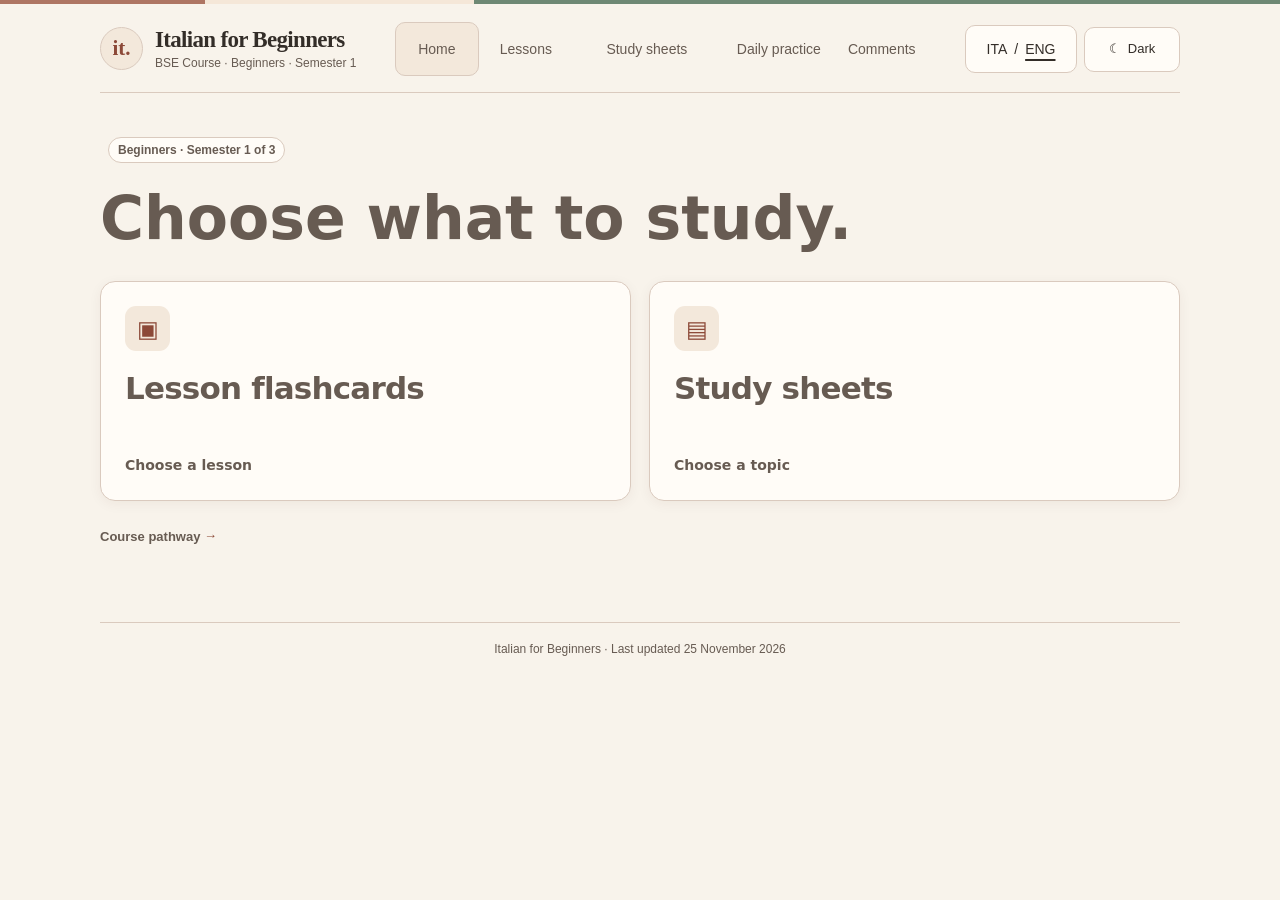
==== index.html @ d9ae386d "Fix Daily verb card contrast and practice navigation" ====
<!doctype html>
<html lang="en" class="course-data-pending">
<head>
  <meta charset="utf-8">
  <script src="learning-resume-v2.js?v=20261112flow"></script>
  <script>(function(){var h=document.documentElement;h.classList.add('course-booting');try{var t=localStorage.getItem('italianCourseThemeV1')||'light',l=localStorage.getItem('italianCourseLanguageV1')||'en';h.dataset.italianTheme=t;h.dataset.uiLanguage=l;h.style.colorScheme=t;h.style.backgroundColor=t==='dark'?'#1d1c1a':'#f8f3eb';}catch(e){h.dataset.italianTheme='light';}})();</script>
  <style>html.course-booting body>:not(#courseBoot){visibility:hidden!important}html{background:#f8f3eb}html[data-italian-theme=dark]{background:#1d1c1a}</style>

  <meta name="viewport" content="width=device-width,initial-scale=1">
  <meta name="description" content="Italian for Beginners: lesson flashcards, study sheets and daily practice. Beginners Semester 1. Updated 25 November 2026.">
  <title>Italian for Beginners - BSE Course</title>
  <link rel="stylesheet" href="styles.css?v=20261123front">
  <link rel="stylesheet" href="review-enhancements.css">
  <link rel="stylesheet" href="google-review.css">
  <link rel="stylesheet" href="audit-tools.css?v=4">
  <link rel="stylesheet" href="audit-workflow-v3.css?v=2">
  <link rel="stylesheet" href="reset-icon.css?v=1">
  <link rel="stylesheet" href="study-sheets.css?v=1">
  <link rel="stylesheet" href="course-navigation-v1.css?v=1">
  <link rel="stylesheet" href="guided-course-v1.css?v=20261104a">
  <link rel="stylesheet" href="editorial-theme-v1.css?v=20261104d">
  <link rel="stylesheet" href="course-site-header-v1.css?v=practice-routes-1">
  <link rel="stylesheet" href="learning-session-v1.css?v=20261104a">
  <link rel="stylesheet" href="guided-learning-session-v1.css?v=20261104a">
  <link rel="stylesheet" href="italian-warm-editorial-v1.css?v=20261105a">
  <link rel="stylesheet" href="lesson6/styles.css?v=20261106a">
  <link rel="stylesheet" href="lesson3-origins-v1.css?v=20261109a">
  <link rel="stylesheet" href="course-ui-language-v1.css?v=20261111a">
  <script src="course-ui-italian-v1.js?v=practice-routes-1" defer></script>
  <script src="course-ui-guidance-v1.js?v=20261111a" defer></script>
  <script src="course-ui-language-v1.js?v=practice-routes-1" defer></script>
  <link rel="stylesheet" href="course-shell-boot-v1.css?v=20261111library">
  <script src="course-shell-boot-v1.js?v=20261111library" defer></script>
  <link rel="stylesheet" href="study/library-v1.css?v=20261125sources">
  <link rel="stylesheet" href="lesson8-practice/styles.css?v=20261121">
  <link rel="stylesheet" href="lesson7/styles.css?v=20261113review">
  <link rel="stylesheet" href="learning-controls-v2.css?v=20261113answer">
  <link rel="stylesheet" href="study/daily-practice.css?v=20261125contrast">
  <link rel="stylesheet" href="study/visual-exercises.css?v=course-theme-1">
  <link rel="stylesheet" href="study/jobs-in-photos.css?v=course-theme-1">
  <link rel="stylesheet" href="study/articles-guide.css?v=articles-guide-1">
</head>
<body class="card nightMode resource-flashcards">
<div id="courseBoot" role="status" aria-live="polite"><strong>Italian for Beginners</strong><span>Loading your study space…</span><div class="boot-line"></div><div class="boot-line"></div></div>
<noscript><style>html.course-booting body>:not(#courseBoot){visibility:visible!important}#courseBoot{display:none!important}</style><p>Enable JavaScript to use the interactive exercises.</p></noscript>

  <div class="site-shell">
    <header class="site-intro">
      <div>
        <p class="eyebrow">Italian learning and review</p>
        <h1>Italian for Beginners - BSE Course</h1>
        <p>Use Learn for private practice, or Review to inspect the same resources and send corrections.</p>
        <p>The site is suitable for course members and independent beginner learners.</p>
      </div>
      <button class="general-comment" type="button" data-comment-scope="general">General comment</button>
    </header>

    <div id="reviewerIdentityMount"></div>
    <div id="courseNavigationMount"></div>

    <nav id="lessonNav" class="lesson-nav" aria-label="Flashcard lesson navigation"></nav>

    <section class="study-sheets-section" aria-labelledby="studySheetsTitle" aria-hidden="true">
      <div class="study-sheets-heading">
        <p class="eyebrow">Study resources</p>
        <h2 id="studySheetsTitle">Study sheets</h2>
        <p>Loading the organised study guides…</p>
      </div>
    </section>

    <div id="courseDataStatus" class="course-data-status">Loading all five lessons together…</div>

    <div class="lesson-toolbar" id="lessonToolbar" hidden>
      <select id="deck" aria-label="Filter by subdeck"><option value="">All subdecks</option></select>
      <input id="search" type="search" placeholder="Search this lesson" aria-label="Search this lesson">
      <span id="count" aria-live="polite"></span>
      <button id="expandAll" type="button">Open all subdecks</button>
    </div>

    <main id="app"><div class="loading">Loading course flashcards…</div></main>

    <footer class="site-footer">Italian for Beginners - BSE Course · <time datetime="2026-11-25">Last updated 25 November 2026</time></footer>
  </div>

  <iframe id="googleReviewSink" name="googleReviewSink" title="Comment submission target" aria-hidden="true"></iframe>

  <div class="review-modal" id="reviewModal" hidden>
    <div class="review-backdrop" data-close-modal></div>
    <section class="review-dialog" role="dialog" aria-modal="true" aria-labelledby="reviewTitle">
      <span class="scope-badge" id="scopeBadge">Card comment</span>
      <h2 id="reviewTitle">Leave a comment</h2>
      <p class="review-context" id="reviewContext"></p>
      <form class="review-form" id="reviewForm" method="POST" action="https://script.google.com/macros/s/AKfycbyBZwlHEKrcPVnLRGKVgorqGf-3K9yU9GWcuoRSqAt1UwTdVauUW_ZmYWle7Z050uZbww/exec" target="googleReviewSink">
        <p class="hidden-field" aria-hidden="true"><label>Do not fill this in: <input name="bot-field" tabindex="-1" autocomplete="off"></label></p>
        <input type="hidden" name="scope" id="formScope"><input type="hidden" name="item_id" id="formItemId"><input type="hidden" name="lesson" id="formLesson"><input type="hidden" name="deck" id="formDeck"><input type="hidden" name="card_key" id="formCardKey"><input type="hidden" name="card_summary" id="formCardSummary"><input type="hidden" name="site_version" value="2026-11-01-course-shell-v1">
        <label for="reviewer">Name or initials</label><input id="reviewer" name="reviewer" maxlength="80" autocomplete="name" required>
        <label for="comment">Comment</label><textarea id="comment" name="comment" maxlength="4000" required placeholder="What should be checked or changed?"></textarea>
        <div class="modal-buttons"><button class="modal-close" type="button" data-close-modal>Cancel</button><button class="modal-submit" type="submit">Send comment</button></div>
        <div class="form-status" id="formStatus" aria-live="polite"></div>
      </form>
    </section>
  </div>

  <script src="google-review.js?v=6.0.2" defer></script>
  <script src="early-card-tasks.js?v=20261123" defer></script>
  <script src="lesson8-practice/card-tasks.js?v=20261123" defer></script>
  <script src="course-card-front-v1.js?v=20261123" defer></script>
  <script src="app.js?v=20261123front" defer></script>
  <script src="lesson6/content.js?v=20261109numbers" defer></script>
  <script src="lesson7/content.js?v=20261116infinitive" defer></script>
  <script src="lesson8-practice/content.js?v=20261121" defer></script>
  <script src="daily-verb-cards/content.js?v=20261125release1" defer></script>
  <script src="course-data-loader-v1.js?v=20261125verbs" defer></script>
  <script src="v60-bootstrap.js?v=1" defer></script>
  <script src="lesson3-revisions.js?v=1" defer></script>
  <script src="pronunciation-v62.js?v=2" defer></script>
  <script src="article-progression-v62.js?v=1" defer></script>
  <script src="compact-pronunciation-finalizer-v622.js?v=1" defer></script>
  <script src="semantic-highlights-v623.js?v=2" defer></script>
  <script src="mode-toggle.js?v=2" defer></script>
  <script src="audit-tools.js?v=4" defer></script>
  <script src="audit-overview.js?v=4" defer></script>
  <script src="card-flip-experience-v624.js?v=1" defer></script>
  <script src="final-content-integrity-v627.js?v=2" defer></script>
  <script src="pronunciation-decisions-v628.js?v=1" defer></script>
  <script src="lesson3-origins-v1.js?v=20261109a" defer></script>
  <script src="course-navigation-v1.js?v=20261109l3" defer></script>
  <script src="course-practice-routes-v1.js?v=20261125verbs" defer></script>
  <script src="course-site-header-v1.js?v=20261125practice" defer></script>
  <script src="learning-session-v1.js?v=20261112flow" defer></script>
  <script src="study/library-map-v1.js?v=20261111library" defer></script>
  <script src="study/homework-evidence.js?v=20261125sources" defer></script>
  <script src="lesson7/integration.js?v=20261113review" defer></script>
  <script src="lesson8-practice/catalogue.js?v=20261121" defer></script>
  <script src="course-study-links-v1.js?v=20261125verbs" defer></script>
  <script src="guided-course-v2.js?v=20261125contrast" defer></script>
<script src="learning-controls-v2.js?v=20261113answer" defer></script>
</body>
</html>
---- styles.css ----
:root {
  color-scheme: dark;
}

* {
  box-sizing: border-box;
}

html {
  scroll-behavior: smooth;
}

body.card {
  --bg: #2f3030;
  --paper: #334b4b;
  --paper2: #283c3c;
  --ink: #f5f7f6;
  --muted: #c3cfcc;
  --line: #54716d;
  --accent: #efa1c1;
  --soft: #4a3942;
  --green: #a9dfcf;
  --primary: #9ed8c8;
  --primary-ink: #183a35;
  --recall: #3a5353;
  --answer: #253b3a;
  min-height: 100vh;
  margin: 0;
  padding: 24px 18px;
  background: var(--bg);
  color: var(--ink);
  font-family: -apple-system, BlinkMacSystemFont, "Segoe UI", Arial, sans-serif;
  font-size: 19px;
  line-height: 1.5;
  text-align: center;
  -webkit-font-smoothing: antialiased;
}

body.card:not(.nightMode):not(.night_mode) {
  --bg: #eef4f2;
  --paper: #ffffff;
  --paper2: #f7faf9;
  --ink: #233535;
  --muted: #637672;
  --line: #d8e5e1;
  --accent: #b64776;
  --soft: #fbf0f5;
  --green: #17675a;
  --primary: #17675a;
  --primary-ink: #ffffff;
  --recall: #ffffff;
  --answer: #f2f8f6;
}

button,
input,
select,
textarea {
  font: inherit;
}

button {
  cursor: pointer;
}

p {
  margin: 8px 0;
}

a {
  color: var(--green);
}

[hidden] {
  display: none !important;
}

.site-shell {
  max-width: 1180px;
  margin: 0 auto;
}

.eyebrow {
  margin: 0 0 6px;
  color: var(--accent);
  font-size: 12px;
  font-weight: 850;
  letter-spacing: .1em;
  text-transform: uppercase;
}

.site-intro {
  display: flex;
  align-items: center;
  justify-content: space-between;
  gap: 28px;
  max-width: 1040px;
  margin: 12px auto 18px;
  padding: 28px 30px;
  background: var(--paper);
  border: 1px solid var(--line);
  border-radius: 22px;
  text-align: left;
  box-shadow: 0 12px 34px rgba(0, 0, 0, .14);
}

.site-intro h1 {
  margin: 0 0 10px;
  font-size: 36px;
  line-height: 1.15;
}

.site-intro p:not(.eyebrow) {
  max-width: 790px;
  margin: 6px 0;
  color: var(--muted);
  font-size: 17px;
}

.lesson-nav {
  position: sticky;
  top: 0;
  z-index: 20;
  display: flex;
  justify-content: center;
  flex-wrap: wrap;
  gap: 9px;
  max-width: 1040px;
  margin: 0 auto 14px;
  padding: 12px;
  background: color-mix(in srgb, var(--bg) 92%, transparent);
  border: 1px solid var(--line);
  border-radius: 15px;
  backdrop-filter: blur(10px);
}

.lesson-nav-button,
.back-to-lessons,
#expandAll {
  padding: 9px 14px;
  border: 1px solid var(--line);
  border-radius: 10px;
  background: var(--paper);
  color: var(--muted);
  font-weight: 750;
}

.lesson-nav-button:hover,
.back-to-lessons:hover,
#expandAll:hover {
  color: var(--ink);
  border-color: var(--accent);
}

.lesson-nav-button.active {
  background: var(--primary);
  border-color: var(--primary);
  color: var(--primary-ink);
}

.lesson-toolbar {
  display: flex;
  align-items: center;
  justify-content: center;
  flex-wrap: wrap;
  gap: 10px;
  max-width: 1040px;
  margin: 0 auto 22px;
  padding: 12px;
  background: var(--paper);
  border: 1px solid var(--line);
  border-radius: 15px;
}

.lesson-toolbar input,
.lesson-toolbar select {
  min-width: 210px;
  padding: 10px 12px;
  background: var(--paper2);
  color: var(--ink);
  border: 1px solid var(--line);
  border-radius: 9px;
}

#count {
  min-width: 145px;
  color: var(--muted);
  font-size: 14px;
}

.review-guide,
.lesson-header,
.lesson-review-help,
.empty-state {
  max-width: 1040px;
  margin: 24px auto;
  padding: 26px 28px;
  background: var(--paper);
  border: 1px solid var(--line);
  border-radius: 20px;
  text-align: left;
}

.review-guide h2,
.lesson-header h2 {
  margin: 0 0 10px;
  font-size: 32px;
  line-height: 1.18;
}

.review-guide p:not(.eyebrow),
.lesson-header p:not(.eyebrow) {
  color: var(--muted);
}

.review-stats {
  display: flex;
  flex-wrap: wrap;
  gap: 9px;
  margin-top: 18px;
}

.review-stats span,
.lesson-count {
  display: inline-block;
  padding: 5px 9px;
  background: var(--paper2);
  border: 1px solid var(--line);
  border-radius: 999px;
  color: var(--muted);
  font-size: 13px;
}

.lesson-grid {
  display: grid;
  grid-template-columns: repeat(auto-fit, minmax(290px, 1fr));
  gap: 18px;
  max-width: 1040px;
  margin: 20px auto 44px;
}

.lesson-tile {
  display: grid;
  grid-template-columns: 72px 1fr;
  gap: 18px;
  padding: 24px;
  background: var(--paper);
  border: 1px solid var(--line);
  border-radius: 20px;
  text-align: left;
  box-shadow: 0 10px 26px rgba(0, 0, 0, .12);
}

.lesson-tile h2 {
  margin: 0 0 8px;
  font-size: 25px;
  line-height: 1.2;
}

.lesson-tile p:not(.eyebrow):not(.lesson-count) {
  color: var(--muted);
  font-size: 15px;
}

.lesson-number {
  display: flex;
  align-items: center;
  justify-content: center;
  width: 64px;
  height: 64px;
  border: 3px solid var(--accent);
  border-radius: 50%;
  color: var(--accent);
  font-size: 27px;
  font-weight: 850;
}

.open-lesson-button,
.reveal-button {
  padding: 11px 17px;
  background: var(--primary);
  color: var(--primary-ink);
  border: 2px solid var(--primary);
  border-radius: 11px;
  font-weight: 850;
}

.open-lesson-button {
  margin-top: 15px;
}

.open-lesson-button:hover,
.reveal-button:hover {
  filter: brightness(1.06);
}

.lesson-header {
  display: flex;
  align-items: center;
  justify-content: space-between;
  gap: 24px;
}

.back-to-lessons {
  margin-bottom: 20px;
}

.lesson-comment-button,
.subdeck-comment-button,
.card-comment-button,
.general-comment,
.modal-submit,
.modal-close {
  padding: 10px 15px;
  background: transparent;
  color: var(--accent);
  border: 2px solid var(--accent);
  border-radius: 11px;
  font-weight: 850;
}

.lesson-comment-button:hover,
.subdeck-comment-button:hover,
.card-comment-button:hover,
.general-comment:hover,
.modal-submit:hover,
.modal-close:hover {
  background: var(--soft);
}

.lesson-review-help {
  display: grid;
  grid-template-columns: repeat(3, 1fr);
  gap: 14px;
  padding: 18px;
}

.lesson-review-help div {
  padding: 15px;
  background: var(--paper2);
  border-radius: 12px;
}

.lesson-review-help strong,
.lesson-review-help span {
  display: block;
}

.lesson-review-help strong {
  margin-bottom: 4px;
}

.lesson-review-help span {
  color: var(--muted);
  font-size: 14px;
}

.subdeck-section {
  max-width: 1040px;
  margin: 26px auto 44px;
  background: var(--paper);
  border: 1px solid var(--line);
  border-radius: 21px;
  overflow: hidden;
}

.subdeck-heading {
  display: flex;
  align-items: center;
  justify-content: space-between;
  gap: 20px;
  padding: 22px 24px;
  background: var(--paper2);
  text-align: left;
  border-bottom: 1px solid var(--line);
}

.subdeck-heading h3 {
  margin: 0;
  font-size: 24px;
}

.subdeck-heading p:not(.eyebrow) {
  color: var(--muted);
  font-size: 14px;
}

.subdeck-details > summary {
  padding: 15px 24px;
  color: var(--green);
  font-weight: 800;
  text-align: left;
  cursor: pointer;
  border-bottom: 1px solid transparent;
}

.subdeck-details[open] > summary {
  border-bottom-color: var(--line);
}

.card-list {
  padding: 24px;
}

.review-card {
  max-width: 900px;
  margin: 0 auto 38px;
  padding: 18px;
  background: color-mix(in srgb, var(--paper2) 72%, var(--bg));
  border: 2px solid var(--line);
  border-radius: 25px;
  box-shadow: 0 12px 34px rgba(0, 0, 0, .16);
  scroll-margin-top: 100px;
}

.review-card:last-child {
  margin-bottom: 0;
}

.card-position {
  margin: 0 4px 10px;
  color: var(--muted);
  font-size: 12px;
  text-align: right;
}

.card-side {
  position: relative;
  padding: 22px 18px 24px;
  border-radius: 19px;
}

.recall-side {
  background: var(--recall);
  border: 1px solid var(--line);
}

.answer-side {
  display: none;
  margin-top: 18px;
  background: var(--answer);
  border: 2px solid var(--primary);
}

.review-card.show-answer .answer-side {
  display: block;
}

.side-label {
  display: inline-block;
  margin: 0 auto 18px;
  padding: 5px 11px;
  border-radius: 999px;
  font-size: 12px;
  font-weight: 900;
  letter-spacing: .08em;
  text-transform: uppercase;
}

.recall-label {
  background: var(--soft);
  color: var(--accent);
}

.answer-label-main {
  background: var(--primary);
  color: var(--primary-ink);
}

.card-actions {
  display: flex;
  justify-content: center;
  flex-wrap: wrap;
  gap: 12px;
  margin: 16px auto 0;
}

.deck-label {
  margin: 0 5px 24px;
  color: var(--muted);
  font-size: 14px;
  letter-spacing: .03em;
  text-align: left;
}

.topic-panel {
  max-width: 760px;
  margin: 0 auto 34px;
  padding: 32px 38px;
  background: var(--paper);
  border: 2px solid var(--line);
  border-radius: 28px;
  text-align: left;
}

.panel-head {
  display: flex;
  align-items: center;
  gap: 24px;
}

.panel-badge {
  display: flex;
  flex: 0 0 86px;
  align-items: center;
  justify-content: center;
  width: 86px;
  height: 86px;
  padding: 8px;
  border: 3px solid var(--accent);
  border-radius: 50%;
  color: var(--accent);
  font-size: 22px;
  font-weight: 800;
  line-height: 1.05;
  text-align: center;
}

.panel-copy {
  min-width: 0;
}

.panel-title {
  font-size: 34px;
  font-weight: 800;
  line-height: 1.12;
}

.panel-subtitle {
  margin-top: 9px;
  color: var(--muted);
  font-size: 19px;
  line-height: 1.35;
}

.choice-row {
  display: flex;
  align-items: center;
  justify-content: center;
  flex-wrap: wrap;
  gap: 18px;
  width: 100%;
  margin: 30px auto 0;
}

.choice-chip {
  display: flex;
  align-items: center;
  justify-content: center;
  min-width: 125px;
  min-height: 62px;
  padding: 13px 22px;
  background: transparent;
  border: 3px solid var(--accent);
  border-radius: 16px;
  color: var(--accent);
  font-size: 21px;
  font-weight: 800;
  line-height: 1.2;
  text-align: center;
}

.front-body {
  max-width: 820px;
  margin: 0 auto 24px;
}

.instruction {
  margin: 0 0 18px;
  font-size: 25px;
  font-weight: 700;
  line-height: 1.35;
}

.focus {
  margin: 0;
  font-size: 44px;
  font-weight: 800;
  line-height: 1.22;
  overflow-wrap: anywhere;
}

.front-body .recall-exercise {
  max-width: 40rem;
  margin: 0 auto;
  text-align: start;
}
.front-body .recall-exercise .instruction {
  font-size: clamp(1.05rem, 2.2vw, 1.35rem);
  line-height: 1.45;
  margin: 0;
}
.recall-cues {
  margin-top: .85rem;
  border-inline-start: 2px solid var(--line);
  padding-inline-start: .9rem;
}
.recall-cue { overflow-wrap: anywhere; line-height: 1.5; }
.recall-cue + .recall-cue { margin-top: .55rem; }
.recall-cue-label { display: block; font-size: .9rem; color: var(--muted); }
.recall-cue > [lang="it"] { font-size: 1.18em; font-weight: 600; }

.clue {
  margin: 22px 0 0;
  color: var(--muted);
  font-size: 18px;
}

.blank {
  display: inline-block;
  min-width: 74px;
  color: transparent;
  border-bottom: 5px solid var(--accent);
  line-height: .85;
}

.review-instruction {
  margin-top: 32px;
  padding: 22px 10px 0;
  color: var(--muted);
  border-top: 1px solid var(--line);
  font-size: 14px;
}

.answer-body {
  max-width: 760px;
  margin: auto;
  padding: 30px;
  background: var(--paper);
  border: 1px solid var(--line);
  border-radius: 24px;
  text-align: left;
}

.answer-label,
.label {
  margin: 0 0 8px;
  color: var(--muted);
  font-size: 12px;
  font-weight: 850;
  letter-spacing: .08em;
  text-transform: uppercase;
}

.italian {
  margin: 0 0 10px;
  font-size: 42px;
  font-weight: 850;
  line-height: 1.22;
  overflow-wrap: anywhere;
}

.phon {
  margin: 0 0 5px;
  color: var(--green);
  font-size: 23px;
}

.pronhelp {
  margin-bottom: 23px;
  color: var(--muted);
  font-size: 12px;
}

.section {
  margin-top: 20px;
  padding-top: 18px;
  border-top: 1px solid var(--line);
}

.natural {
  font-size: 22px;
}

.literal,
.usage,
.pattern {
  font-size: 17px;
}

.forms-section {
  margin-top: 22px;
}

.forms-section h3 {
  margin: 0 0 8px;
  font-size: 24px;
}

.forms-table {
  width: 100%;
  margin: 14px 0;
  border-collapse: collapse;
  table-layout: fixed;
  font-size: 16px;
}

.forms-table th {
  padding: 10px;
  background: var(--paper2);
  color: var(--muted);
  font-size: 12px;
  text-align: left;
}

.forms-table td {
  padding: 12px 10px;
  border-bottom: 1px solid var(--line);
  vertical-align: top;
  overflow-wrap: anywhere;
}

.forms-table td:first-child {
  width: 55%;
}

.mini-phon {
  display: block;
  margin-top: 3px;
  color: var(--green);
  font-size: 13px;
  font-weight: 400;
}

.reference-note,
.key-rule {
  padding: 12px 14px;
  background: var(--paper2);
  border-left: 4px solid var(--accent);
  border-radius: 6px;
  font-size: 15px;
}

.source-pill {
  display: inline-block;
  margin-right: 7px;
  padding: 4px 7px;
  border-radius: 999px;
  font-size: 10px;
  font-weight: 850;
  letter-spacing: .08em;
  vertical-align: 1px;
}

.source-pill.course {
  background: #dcefe8;
  color: #155c4f;
}

.source-pill.added {
  background: #f7e4ed;
  color: #8d2854;
}

.source-pill.later {
  background: #eee7fb;
  color: #5c3a91;
}

.extra {
  margin-top: 20px;
  padding-top: 12px;
  border-top: 1px solid var(--line);
}

.extra summary {
  color: var(--green);
  font-size: 15px;
  cursor: pointer;
}

.inside {
  padding-top: 12px;
  font-size: 14px;
  line-height: 1.65;
}

.word-roles {
  display: grid;
  gap: 8px;
}

.word-role {
  padding: 9px 12px;
  background: var(--paper2);
  border-radius: 8px;
}

.tiles {
  display: flex;
  flex-wrap: wrap;
  gap: 9px;
  margin: 10px 0;
}

.word-tile {
  flex: 0 1 auto;
  max-width: 100%;
  padding: 9px 12px;
  background: var(--paper2);
  border: 1px solid var(--line);
  border-radius: 8px;
}

.word-tile span {
  display: block;
  font-size: 18px;
  font-weight: 750;
}

.word-tile small {
  display: block;
  margin-top: 2px;
  color: var(--muted);
  font-size: 13px;
}

.tiny {
  color: var(--muted);
  font-size: 13px;
}

.review-modal {
  position: fixed;
  inset: 0;
  z-index: 1000;
  display: flex;
  align-items: center;
  justify-content: center;
  padding: 18px;
}

.review-backdrop {
  position: absolute;
  inset: 0;
  background: rgba(0, 0, 0, .72);
}

.review-dialog {
  position: relative;
  z-index: 1;
  width: min(560px, 100%);
  max-height: 90vh;
  overflow: auto;
  padding: 25px;
  background: var(--paper);
  border: 2px solid var(--line);
  border-radius: 22px;
  box-shadow: 0 24px 70px rgba(0, 0, 0, .45);
  text-align: left;
}

.review-dialog h2 {
  margin: 0 0 4px;
  font-size: 28px;
}

.review-context {
  margin: 0 0 20px;
  color: var(--muted);
  font-size: 14px;
  overflow-wrap: anywhere;
}

.review-form label {
  display: block;
  margin: 14px 0 6px;
  font-weight: 750;
}

.review-form input,
.review-form textarea {
  width: 100%;
  padding: 11px;
  background: var(--paper2);
  color: var(--ink);
  border: 1px solid var(--line);
  border-radius: 10px;
}

.review-form textarea {
  min-height: 150px;
  resize: vertical;
}

.modal-buttons {
  display: flex;
  justify-content: flex-end;
  gap: 10px;
  margin-top: 18px;
}

.form-status {
  min-height: 24px;
  margin-top: 12px;
  color: var(--green);
  font-weight: 700;
}

.form-status.error {
  color: var(--accent);
}

.scope-badge {
  display: inline-block;
  margin-bottom: 8px;
  padding: 3px 8px;
  color: var(--muted);
  border: 1px solid var(--line);
  border-radius: 999px;
  font-size: 11px;
}

.loading {
  max-width: 980px;
  margin: 40px auto;
  padding: 30px;
  color: var(--muted);
  text-align: center;
}

.site-footer {
  max-width: 1040px;
  margin: 20px auto 50px;
  padding: 20px;
  color: var(--muted);
  border-top: 1px solid var(--line);
  font-size: 13px;
}

@media (max-width: 760px) {
  body.card {
    padding: 14px 10px;
    font-size: 17px;
  }

  .site-intro,
  .lesson-header,
  .subdeck-heading {
    align-items: stretch;
    flex-direction: column;
  }

  .site-intro {
    padding: 21px 18px;
  }

  .site-intro h1 {
    font-size: 28px;
  }

  .lesson-nav {
    position: static;
  }

  .lesson-toolbar input,
  .lesson-toolbar select,
  .lesson-toolbar button {
    width: 100%;
    min-width: 0;
  }

  .lesson-review-help {
    grid-template-columns: 1fr;
  }

  .lesson-tile {
    grid-template-columns: 58px 1fr;
  }

  .lesson-number {
    width: 52px;
    height: 52px;
    font-size: 22px;
  }

  .card-list,
  .review-card {
    padding: 12px;
  }

  .topic-panel {
    margin-bottom: 25px;
    padding: 20px 18px;
    border-radius: 21px;
  }

  .panel-head {
    gap: 14px;
  }

  .panel-badge {
    flex-basis: 58px;
    width: 58px;
    height: 58px;
    border-width: 2px;
    font-size: 15px;
  }

  .panel-title {
    font-size: 25px;
  }

  .panel-subtitle {
    font-size: 15px;
  }

  .choice-row {
    gap: 9px;
    margin-top: 20px;
  }

  .choice-chip {
    min-width: 82px;
    min-height: 49px;
    padding: 10px 12px;
    border-width: 2px;
    font-size: 17px;
  }

  .instruction {
    font-size: 20px;
  }

  .focus {
    font-size: 31px;
  }

  .clue {
    margin-top: 16px;
    font-size: 15px;
  }

  .answer-body {
    padding: 21px 17px;
    border-radius: 18px;
  }

  .italian {
    font-size: 32px;
  }

  .phon {
    font-size: 20px;
  }

  .natural {
    font-size: 19px;
  }

  .forms-table {
    font-size: 14px;
  }

  .forms-table td {
    padding: 9px 5px;
  }

  .mini-phon {
    font-size: 12px;
  }

  .card-actions,
  .modal-buttons {
    align-items: stretch;
    flex-direction: column;
  }

  .card-actions button,
  .lesson-comment-button,
  .subdeck-comment-button {
    width: 100%;
  }

  .review-dialog {
    padding: 20px 16px;
  }
}
---- review-enhancements.css ----
/* Review-site refinements layered over the shared Anki card styling. */

body.card.nightMode,
body.card.night_mode {
  --bg: #17191d;
  --paper: #252a30;
  --paper2: #30363d;
  --ink: #f4f6f7;
  --muted: #c5cdd2;
  --line: #48525c;
  --soft: #4a3440;
  background:
    radial-gradient(circle at top, rgba(112, 142, 137, .07), transparent 34rem),
    var(--bg);
}

body.card:not(.nightMode):not(.night_mode) {
  --bg: #eef1f3;
  --paper: #ffffff;
  --paper2: #f2f5f6;
  --ink: #263137;
  --muted: #657079;
  --line: #d3dbe0;
}

.site-intro,
.lesson-toolbar,
.review-guide,
.lesson-header,
.lesson-review-help,
.lesson-tile,
.subdeck-section,
.empty-state {
  background: var(--paper);
  border-color: var(--line);
}

.lesson-nav {
  background: color-mix(in srgb, var(--bg) 94%, transparent);
  border-color: var(--line);
}

.subdeck-section {
  box-shadow: 0 16px 42px rgba(0, 0, 0, .18);
}

.subdeck-heading {
  background: var(--paper2);
  border-bottom-color: var(--line);
}

.card-list {
  padding: 24px;
  background: color-mix(in srgb, var(--bg) 92%, #000 8%);
}

.review-card {
  --paper: #334b4b;
  --paper2: #283c3c;
  --line: #607b77;
  --muted: #d0dad7;
  --green: #b6e5d8;
  --recall: #3a5353;
  --answer: #273e3c;
  max-width: 900px;
  background: #20262b;
  border-color: #56616a;
  box-shadow: 0 18px 52px rgba(0, 0, 0, .28);
  scroll-margin-top: 96px;
}

.review-card .topic-panel,
.review-card .answer-body {
  background: var(--paper);
}

.review-card .card-position {
  color: #aeb8bd;
}

/* Sticky card controls remain available while a long answer is being reviewed. */
.card-sticky-tools {
  position: sticky;
  top: 82px;
  z-index: 12;
  display: flex;
  align-items: center;
  justify-content: space-between;
  gap: 18px;
  margin: -2px 0 14px;
  padding: 10px 12px;
  background: rgba(30, 36, 41, .95);
  border: 1px solid #56616a;
  border-radius: 14px;
  box-shadow: 0 8px 22px rgba(0, 0, 0, .28);
  backdrop-filter: blur(12px);
  text-align: left;
}

.sticky-card-copy {
  min-width: 0;
  display: grid;
  grid-template-columns: auto minmax(0, 1fr) auto;
  align-items: center;
  gap: 10px;
}

.sticky-card-copy strong {
  min-width: 0;
  overflow: hidden;
  color: #f4f6f7;
  font-size: 15px;
  text-overflow: ellipsis;
  white-space: nowrap;
}

.sticky-card-index,
.sticky-side-state {
  color: #c5cdd2;
  font-size: 11px;
  letter-spacing: .04em;
  text-transform: uppercase;
}

.sticky-side-state {
  padding: 3px 7px;
  border: 1px solid #607b77;
  border-radius: 999px;
}

.sticky-card-actions {
  display: flex;
  flex: 0 0 auto;
  gap: 8px;
}

.sticky-card-actions button {
  padding: 7px 10px;
  border-radius: 9px;
  font-size: 13px;
}

/* Smooth accordion for lesson subdecks. */
.subdeck-accordion {
  background: color-mix(in srgb, var(--paper) 92%, var(--bg) 8%);
}

.subdeck-toggle {
  display: flex;
  width: 100%;
  align-items: center;
  justify-content: space-between;
  gap: 14px;
  padding: 16px 24px;
  background: transparent;
  color: var(--green);
  border: 0;
  border-bottom: 1px solid transparent;
  font-weight: 800;
  text-align: left;
  transition:
    color .22s ease,
    background .22s ease,
    border-color .22s ease;
}

.subdeck-toggle:hover {
  background: color-mix(in srgb, var(--paper2) 72%, transparent);
  color: var(--ink);
}

.subdeck-accordion.is-open .subdeck-toggle {
  border-bottom-color: var(--line);
}

.subdeck-chevron {
  display: inline-block;
  font-size: 22px;
  line-height: 1;
  transform: rotate(-90deg);
  transition: transform .38s cubic-bezier(.22, .8, .24, 1);
}

.subdeck-accordion.is-open .subdeck-chevron {
  transform: rotate(0deg);
}

.subdeck-collapse {
  display: grid;
  grid-template-rows: 0fr;
  opacity: 0;
  transition:
    grid-template-rows .46s cubic-bezier(.22, .8, .24, 1),
    opacity .32s ease;
}

.subdeck-accordion.is-open .subdeck-collapse {
  grid-template-rows: 1fr;
  opacity: 1;
}

.subdeck-collapse-inner {
  min-height: 0;
  overflow: hidden;
}

/* Smooth two-sided flash-card flip. */
.flip-shell {
  position: relative;
  width: 100%;
  overflow: hidden;
  border-radius: 19px;
  perspective: 1800px;
  transition: height .52s cubic-bezier(.22, .8, .24, 1);
  contain: layout paint;
}

.flip-card-inner {
  position: relative;
  width: 100%;
  height: 100%;
  transform-style: preserve-3d;
  transition: transform .58s cubic-bezier(.22, .8, .24, 1);
  will-change: transform;
}

.card-face {
  position: absolute;
  inset: 0 auto auto 0;
  width: 100%;
  backface-visibility: hidden;
  -webkit-backface-visibility: hidden;
  transform-style: preserve-3d;
}

.recall-side {
  transform: rotateY(0deg);
}

.review-card .answer-side {
  display: block;
  margin: 0;
  transform: rotateY(180deg);
}

.review-card.show-answer .flip-card-inner {
  transform: rotateY(180deg);
}

.review-card:not(.show-answer) .answer-side,
.review-card.show-answer .recall-side {
  pointer-events: none;
}

.card-actions {
  margin-top: 18px;
}

.reveal-button {
  min-width: 190px;
  box-shadow: 0 8px 18px rgba(100, 190, 167, .14);
  transition:
    transform .18s ease,
    filter .18s ease,
    box-shadow .18s ease;
}

.reveal-button:hover {
  transform: translateY(-1px);
  box-shadow: 0 11px 24px rgba(100, 190, 167, .2);
}

.card-comment-button {
  background: transparent;
  transition:
    background .18s ease,
    color .18s ease,
    transform .18s ease;
}

.card-comment-button:hover {
  transform: translateY(-1px);
}

.hidden-field {
  position: absolute !important;
  left: -10000px !important;
  width: 1px !important;
  height: 1px !important;
  overflow: hidden !important;
}

.form-status {
  line-height: 1.45;
}

.form-status button {
  margin-top: 10px;
  padding: 7px 10px;
  border: 1px solid var(--accent);
  border-radius: 8px;
  background: transparent;
  color: var(--accent);
  font-weight: 800;
}

@media (max-width: 760px) {
  .review-card {
    border-radius: 20px;
    scroll-margin-top: 16px;
  }

  .flip-shell {
    border-radius: 16px;
  }

  .card-sticky-tools {
    top: 8px;
    align-items: stretch;
    flex-direction: column;
  }

  .sticky-card-copy {
    grid-template-columns: auto minmax(0, 1fr);
  }

  .sticky-side-state {
    display: none;
  }

  .sticky-card-actions {
    width: 100%;
  }

  .sticky-card-actions button {
    flex: 1 1 0;
  }

  .card-list {
    padding: 12px;
  }
}

@media (prefers-reduced-motion: reduce) {
  html {
    scroll-behavior: auto;
  }

  .flip-shell,
  .flip-card-inner,
  .reveal-button,
  .card-comment-button,
  .subdeck-collapse,
  .subdeck-chevron,
  .subdeck-toggle {
    transition: none !important;
  }
}
---- google-review.css ----
.reviewer-identity {
  display: grid;
  grid-template-columns: minmax(220px, 1fr) minmax(260px, auto) minmax(160px, auto);
  align-items: center;
  gap: 16px;
  max-width: 1040px;
  margin: 0 auto 10px;
  padding: 16px 18px;
  background: var(--paper);
  border: 1px solid var(--line);
  border-radius: 15px;
  text-align: left;
}

.reviewer-identity-copy strong,
.reviewer-identity-copy span {
  display: block;
}

.reviewer-identity-copy span {
  margin-top: 3px;
  color: var(--muted);
  font-size: 13px;
}

.reviewer-identity-form {
  display: flex;
  gap: 8px;
}

.reviewer-identity-form input {
  min-width: 220px;
  padding: 9px 11px;
  background: var(--paper2);
  color: var(--ink);
  border: 1px solid var(--line);
  border-radius: 9px;
}

.reviewer-identity-form button {
  padding: 9px 13px;
  background: var(--primary);
  color: var(--primary-ink);
  border: 1px solid var(--primary);
  border-radius: 9px;
  font-weight: 800;
}

.reviewer-identity-status {
  color: var(--green);
  font-size: 13px;
  font-weight: 700;
  text-align: right;
}

.review-tracking-note {
  max-width: 1040px;
  margin: 0 auto 14px;
  padding: 0 4px;
  color: var(--muted);
  font-size: 12px;
  text-align: left;
}

#googleReviewSink {
  position: absolute;
  width: 1px;
  height: 1px;
  border: 0;
  clip: rect(0 0 0 0);
  clip-path: inset(50%);
  overflow: hidden;
  white-space: nowrap;
}

@media (max-width: 840px) {
  .reviewer-identity {
    grid-template-columns: 1fr;
  }

  .reviewer-identity-status {
    text-align: left;
  }
}

@media (max-width: 560px) {
  .reviewer-identity-form {
    flex-direction: column;
  }

  .reviewer-identity-form input,
  .reviewer-identity-form button {
    width: 100%;
    min-width: 0;
  }
}
---- audit-tools.css ----
/* Personal audit mode. Enabled only with ?audit=1. */

.audit-mode-ribbon {
  position: fixed;
  top: 12px;
  right: 12px;
  z-index: 9999;
  display: flex;
  flex-direction: column;
  gap: 1px;
  min-width: 150px;
  padding: 10px 14px;
  background: #f0a3c2;
  border: 2px solid #ffe3ef;
  border-radius: 12px;
  color: #1f272b;
  box-shadow: 0 10px 30px rgba(0, 0, 0, .32);
  pointer-events: none;
}

.audit-mode-ribbon strong {
  font-size: 13px;
  letter-spacing: .1em;
}

.audit-mode-ribbon span {
  font-size: 11px;
  font-weight: 700;
}

.target-word {
  padding: 0 .16em;
  border-radius: .18em;
  background: #f0a3c2;
  color: #243332;
  box-decoration-break: clone;
  -webkit-box-decoration-break: clone;
}

.audit-panel {
  max-width: 1040px;
  margin: 24px auto;
  padding: 22px 24px;
  background: var(--paper);
  border: 2px solid var(--primary);
  border-radius: 20px;
  text-align: left;
  box-shadow: 0 14px 38px rgba(0, 0, 0, .18);
}

.audit-panel-prominent {
  margin-top: 14px;
  margin-bottom: 22px;
  border-color: #f0a3c2;
  background: linear-gradient(135deg, color-mix(in srgb, var(--paper) 88%, #f0a3c2 12%), var(--paper));
  box-shadow: 0 16px 42px rgba(240, 163, 194, .16);
}

.audit-panel h2 {
  margin: 0 0 7px;
  font-size: 27px;
  line-height: 1.2;
}

.audit-panel p {
  color: var(--muted);
}

.audit-panel-grid {
  display: grid;
  grid-template-columns: minmax(0, 1fr) auto;
  gap: 20px;
  align-items: start;
}

.audit-controls {
  display: flex;
  flex-wrap: wrap;
  align-items: center;
  justify-content: flex-end;
  gap: 9px;
}

.audit-controls label {
  display: flex;
  align-items: center;
  gap: 8px;
  color: var(--muted);
  font-size: 14px;
  font-weight: 750;
}

.audit-controls select,
.audit-controls button,
.audit-controls a {
  min-height: 42px;
  padding: 8px 12px;
  border: 1px solid var(--line);
  border-radius: 10px;
  background: var(--paper2);
  color: var(--ink);
  font: inherit;
  font-weight: 750;
  text-decoration: none;
}

.audit-controls button:hover,
.audit-controls a:hover {
  border-color: var(--accent);
}

.audit-progress-track {
  height: 10px;
  margin-top: 17px;
  overflow: hidden;
  background: var(--paper2);
  border: 1px solid var(--line);
  border-radius: 999px;
}

.audit-progress-fill {
  width: 0;
  height: 100%;
  background: var(--primary);
  transition: width .28s ease;
}

.audit-progress-copy {
  display: flex;
  flex-wrap: wrap;
  gap: 12px;
  margin-top: 9px;
  color: var(--muted);
  font-size: 13px;
}

.audit-progress-copy strong {
  color: var(--ink);
}

.audit-notice {
  min-height: 22px;
  margin-top: 10px;
  color: var(--green);
  font-size: 14px;
  font-weight: 750;
}

.audit-card-bar {
  display: flex;
  align-items: center;
  justify-content: space-between;
  gap: 14px;
  margin: 12px 0 18px;
  padding: 14px;
  background: #171c20;
  border: 2px solid #f0a3c2;
  border-radius: 14px;
  text-align: left;
  box-shadow: 0 8px 22px rgba(0, 0, 0, .2);
}

.audit-status-copy {
  min-width: 145px;
}

.audit-status-copy strong,
.audit-status-copy span {
  display: block;
}

.audit-status-copy strong {
  font-size: 14px;
}

.audit-status-copy span {
  color: #aeb9bf;
  font-size: 12px;
}

.audit-actions {
  display: flex;
  flex-wrap: wrap;
  justify-content: flex-end;
  gap: 8px;
}

.audit-action {
  min-height: 40px;
  padding: 8px 11px;
  border: 2px solid transparent;
  border-radius: 10px;
  background: #2a3137;
  color: #edf3f1;
  font: inherit;
  font-size: 13px;
  font-weight: 820;
}

.audit-action:hover {
  transform: translateY(-1px);
}

.audit-action.ok {
  border-color: #83d3b9;
}

.audit-action.fix {
  border-color: #f0a3c2;
}

.audit-action.remove {
  border-color: #e98b86;
}

.audit-action.clear {
  border-color: #6b7881;
  color: #c5ced3;
}

.audit-action.active.ok {
  background: #176756;
}

.audit-action.active.fix {
  background: #75425a;
}

.audit-action.active.remove {
  background: #743b38;
}

.review-card.audit-ok {
  border-color: #75c7ae;
}

.review-card.audit-fix {
  border-color: #e89bbc;
}

.review-card.audit-remove {
  border-color: #e1827c;
  opacity: .88;
}

.audit-filtered-out,
.audit-empty-subdeck {
  display: none !important;
}

.audit-teacher-note {
  margin: 0 0 12px;
  padding: 10px 12px;
  background: #453642;
  border-left: 4px solid var(--accent);
  border-radius: 8px;
  color: #f3dfe8;
  font-size: 13px;
  text-align: left;
}

@media (max-width: 760px) {
  .audit-mode-ribbon {
    top: 8px;
    right: 8px;
    min-width: 0;
    padding: 8px 10px;
  }

  .audit-mode-ribbon span {
    display: none;
  }

  .audit-panel-grid {
    grid-template-columns: 1fr;
  }

  .audit-controls {
    justify-content: stretch;
  }

  .audit-controls label,
  .audit-controls select,
  .audit-controls button,
  .audit-controls a {
    width: 100%;
  }

  .audit-card-bar {
    align-items: stretch;
    flex-direction: column;
  }

  .audit-actions,
  .audit-action {
    width: 100%;
  }
}

@media (prefers-reduced-motion: reduce) {
  .audit-progress-fill,
  .audit-action {
    transition: none !important;
  }
}
---- audit-workflow-v3.css ----
/* Audit workflow refinements: per-card navigation, collapsible audited cards and subdeck counts. */

.audit-action.next {
  border-color: #86b9ea;
  background: #25384a;
}

.audit-action.next:hover {
  background: #2d4760;
}

.audit-action.collapse {
  border-color: #b7a3e4;
  background: #35304a;
}

.audit-action.collapse:hover {
  background: #443b60;
}

.audit-collapsible-part {
  overflow: hidden;
  transition:
    max-height .36s cubic-bezier(.22, .8, .24, 1),
    opacity .24s ease,
    margin-top .36s cubic-bezier(.22, .8, .24, 1),
    margin-bottom .36s cubic-bezier(.22, .8, .24, 1);
}

.review-card.audit-collapsed .audit-collapsible-part {
  margin-top: 0 !important;
  margin-bottom: 0 !important;
}

.review-card.audit-collapsed {
  box-shadow: 0 10px 28px rgba(0, 0, 0, .22);
}

.audit-mode-active .subdeck-toggle {
  flex-wrap: wrap;
}

.audit-subdeck-count {
  margin-left: auto;
  padding: 5px 9px;
  border: 1px solid color-mix(in srgb, var(--green) 45%, var(--line) 55%);
  border-radius: 999px;
  background: color-mix(in srgb, var(--paper2) 84%, transparent);
  color: var(--muted);
  font-size: 12px;
  font-weight: 750;
  line-height: 1.25;
  white-space: nowrap;
}

.audit-mode-active .subdeck-chevron {
  flex: 0 0 auto;
}

@media (max-width: 900px) {
  .audit-subdeck-count {
    order: 3;
    width: 100%;
    margin-left: 0;
    border-radius: 9px;
    white-space: normal;
  }
}

@media (prefers-reduced-motion: reduce) {
  .audit-collapsible-part {
    transition: none !important;
  }
}
---- study-sheets.css ----
.study-sheets-section {
  max-width: 1040px;
  margin: 18px auto 24px;
  padding: 22px;
  border: 1px solid var(--line);
  border-radius: 20px;
  background: var(--surface);
  box-shadow: 0 14px 32px rgba(0,0,0,.16);
}

.study-sheets-heading h2 {
  margin: 0 0 8px;
  font-size: clamp(24px, 3vw, 34px);
}

.study-sheets-heading p:last-child {
  margin: 0;
  color: var(--muted);
}

.study-sheet-grid {
  display: grid;
  grid-template-columns: repeat(auto-fit, minmax(260px, 1fr));
  gap: 14px;
  margin-top: 18px;
}

.study-sheet-card {
  display: flex;
  flex-direction: column;
  min-height: 210px;
  padding: 18px;
  border: 1px solid var(--line);
  border-radius: 16px;
  background: var(--surface-2, #30363d);
}

.study-sheet-type {
  width: max-content;
  margin-bottom: 10px;
  padding: 5px 9px;
  border-radius: 999px;
  background: rgba(169,223,207,.14);
  color: var(--green);
  font-size: 11px;
  font-weight: 900;
  letter-spacing: .08em;
  text-transform: uppercase;
}

.study-sheet-card h3 {
  margin: 0 0 8px;
  font-size: 21px;
}

.study-sheet-card p {
  margin: 0 0 18px;
  color: var(--muted);
}

.study-sheet-button {
  display: inline-block;
  width: max-content;
  margin-top: auto;
  padding: 10px 14px;
  border: 2px solid var(--accent);
  border-radius: 11px;
  color: var(--accent);
  text-decoration: none;
  font-weight: 850;
  transition: background .18s ease, color .18s ease, transform .18s ease;
}

.study-sheet-button:hover,
.study-sheet-button:focus-visible {
  background: var(--accent);
  color: #2a2730;
  transform: translateY(-1px);
}

@media (max-width: 720px) {
  .study-sheets-section {
    margin: 14px 0 20px;
    padding: 17px;
  }

  .study-sheet-button {
    width: 100%;
    text-align: center;
  }
}
---- course-navigation-v1.css ----
.course-data-status{
  max-width:1040px;
  margin:16px auto;
  padding:16px 18px;
  border:1px solid var(--line);
  border-radius:14px;
  background:var(--paper2,#30363d);
  color:var(--muted);
  text-align:center;
}
.course-data-status.is-error{border-color:#d88b8b;background:#3a2629;color:#ffe7e7}
html.course-data-pending #lessonNav,
html.course-data-pending #lessonToolbar,
html.course-data-pending #app{display:none!important}

.course-resource-shell{
  width:100%;max-width:1040px;margin:14px auto 18px;padding:16px;
  border:1px solid var(--line);border-radius:16px;
  background:color-mix(in srgb,var(--paper2,#30363d) 94%,transparent);
  box-shadow:0 10px 28px rgba(0,0,0,.14)
}
.course-resource-top{display:flex;align-items:flex-start;justify-content:space-between;gap:18px}
.course-breadcrumb{display:flex;align-items:center;gap:8px;flex-wrap:wrap;font-size:14px;color:var(--muted)}
.course-breadcrumb strong{color:var(--text,#f4f6f7)}
.course-resource-copy{margin-top:5px;color:var(--muted);font-size:13px}
.course-resource-tabs{display:inline-grid;grid-template-columns:1fr 1fr;gap:5px;min-width:270px;padding:5px;border:1px solid var(--line);border-radius:13px;background:var(--paper,#252a30)}
.course-resource-button{min-height:44px;padding:9px 14px;border:0;border-radius:9px;background:transparent;color:var(--muted);font:inherit;font-weight:850;cursor:pointer;transition:background .18s ease,color .18s ease,transform .18s ease}
.course-resource-button:hover{color:var(--text,#f4f6f7);transform:translateY(-1px)}
.course-resource-button[aria-pressed="true"]{background:#6d526f;color:#fff;box-shadow:0 5px 15px rgba(0,0,0,.22)}
.course-session-row{display:flex;align-items:center;justify-content:space-between;gap:14px;margin-top:14px;padding-top:13px;border-top:1px solid var(--line)}
.course-session-progress{display:flex;gap:9px;flex-wrap:wrap;color:var(--muted);font-size:13px}
.course-progress-pill{padding:6px 9px;border:1px solid var(--line);border-radius:999px;background:var(--paper,#252a30)}
.course-session-reset{width:42px;height:42px;padding:0;border:1px solid var(--line);border-radius:10px;background:var(--paper,#252a30);color:var(--muted);font-size:19px;cursor:pointer}
.course-session-reset:hover{color:var(--accent);border-color:var(--accent)}

.resource-section-heading{max-width:1040px;margin:14px auto 10px;padding:0 4px}
.resource-section-heading .eyebrow{margin-bottom:4px}
.resource-section-heading h2{margin:0 0 4px;font-size:clamp(22px,3vw,30px)}
.resource-section-heading p{margin:0;color:var(--muted)}

body.resource-study #lessonNav,
body.resource-study #lessonToolbar,
body.resource-study #app,
body.resource-study #flashcardSectionHeading{display:none!important}
body.resource-flashcards .study-sheets-section{display:none!important}
body.resource-flashcards #studySheetsCategoryNav{display:none!important}
body.resource-study .study-sheets-section{display:block!important}

.study-sheets-section{max-width:1040px;margin:16px auto 26px;padding:22px;border:1px solid var(--line);border-radius:20px;background:var(--surface,var(--paper,#252a30));box-shadow:0 14px 32px rgba(0,0,0,.16)}
.study-category-nav{display:flex;gap:8px;flex-wrap:wrap;margin:16px 0 20px}
.study-category-nav button{padding:8px 11px;border:1px solid var(--line);border-radius:9px;background:var(--paper2,#30363d);color:var(--muted);font:inherit;font-weight:800;cursor:pointer}
.study-category-nav button[aria-pressed="true"]{background:var(--green,#a9dfcf);color:#17332f;border-color:var(--green,#a9dfcf)}
.study-category-group+ .study-category-group{margin-top:28px;padding-top:24px;border-top:1px solid var(--line)}
.study-category-heading{margin-bottom:12px}
.study-category-heading h3{margin:0 0 3px;font-size:22px}
.study-category-heading p{margin:0;color:var(--muted);font-size:14px}
.study-sheet-grid{display:grid;grid-template-columns:repeat(auto-fit,minmax(255px,1fr));gap:14px}
.study-sheet-card{display:flex;flex-direction:column;min-height:245px;padding:18px;border:1px solid var(--line);border-radius:16px;background:var(--surface-2,#30363d)}
.study-sheet-type{width:max-content;margin-bottom:10px;padding:5px 9px;border-radius:999px;background:rgba(169,223,207,.14);color:var(--green,#a9dfcf);font-size:11px;font-weight:900;letter-spacing:.08em;text-transform:uppercase}
.study-sheet-card h4{margin:0 0 8px;font-size:20px}
.study-sheet-card p{margin:0 0 14px;color:var(--muted)}
.study-sheet-card-progress{margin-top:auto;padding-top:10px}
.study-sheet-progress-track{height:7px;border-radius:999px;background:#20262b;overflow:hidden}
.study-sheet-progress-fill{height:100%;background:var(--green,#a9dfcf);border-radius:inherit}
.study-sheet-progress-copy{margin-top:6px;color:var(--muted);font-size:12px}
.study-sheet-actions{display:flex;gap:8px;align-items:stretch;margin-top:14px;flex-wrap:wrap}
.study-sheet-button{display:inline-flex;align-items:center;justify-content:center;min-height:42px;padding:9px 13px;border:2px solid var(--accent);border-radius:10px;color:var(--accent);text-decoration:none;font-weight:850;transition:background .18s ease,color .18s ease,transform .18s ease}
.study-sheet-button:hover,.study-sheet-button:focus-visible{background:var(--accent);color:#2a2730;transform:translateY(-1px)}
.study-sheet-review-button{min-height:42px;padding:9px 13px;border:1px solid var(--line);border-radius:10px;background:var(--paper,#252a30);color:var(--muted);font:inherit;font-weight:800;cursor:pointer}
.mode-learn .study-sheet-review-button{display:none!important}

.lesson-nav-button .session-count{display:inline-flex;margin-left:6px;padding:2px 6px;border-radius:999px;background:rgba(169,223,207,.13);color:var(--green,#a9dfcf);font-size:11px;vertical-align:middle}
.lesson-tile-session-progress{margin-top:10px}
.lesson-tile-session-track{height:7px;border-radius:999px;background:#20262b;overflow:hidden}
.lesson-tile-session-fill{height:100%;background:var(--green,#a9dfcf);border-radius:inherit}
.lesson-tile-session-copy{margin-top:5px;color:var(--muted);font-size:12px}

@media(max-width:760px){
  .course-resource-top,.course-session-row{align-items:stretch;flex-direction:column}
  .course-resource-tabs{width:100%;min-width:0}
  .course-session-reset{align-self:flex-end}
  .study-sheets-section{margin:14px 0 22px;padding:17px}
  .study-sheet-actions,.study-sheet-button,.study-sheet-review-button{width:100%}
}
@media(prefers-reduced-motion:reduce){.course-resource-button,.study-sheet-button{transition:none}}
#siteModePanel [data-reset-learning]{display:none!important}
---- guided-course-v1.css ----
/* Guided layout for ordinary learners. The original detailed review is untouched for ?audit=1. */
body.card.guided-enabled {
  --bg:#141b20;--paper:#202b31;--paper2:#26383b;--ink:#f4f6f4;
  --muted:#bfd0cc;--line:#40565b;--accent:#efaccb;--green:#a7dfcb;
  --primary:#a7dfcb;--primary-ink:#17362f;--recall:#324b4b;--answer:#253b3a;
  padding:0 15px 35px; text-align:left; background:var(--bg);color:var(--ink);
}
body.card.guided-enabled:not(.nightMode):not(.night_mode) {
  --bg:#f3f7f6;--paper:#fff;--paper2:#e9f2f0;--ink:#203532;
  --muted:#526d66;--line:#c9dad5;--accent:#ab3c70;--green:#126b60;
  --primary:#146e62;--primary-ink:#fff;--recall:#fff;--answer:#f4f9f7;
}
body.card.guided-enabled .site-intro,
body.card.guided-enabled #siteModePanel,
body.card.guided-enabled #reviewerIdentityMount,
body.card.guided-enabled #courseNavigationMount,
body.card.guided-enabled #lessonNav,
body.card.guided-enabled .study-sheets-section,
body.card.guided-enabled #courseDataStatus,
body.card.guided-enabled #lessonToolbar,
body.card.guided-enabled #app,
body.card.guided-enabled .site-footer {display:none!important}
body.card.guided-enabled .site-shell{max-width:1160px;margin:0 auto}
.guided-experience{width:100%;max-width:1100px;margin:0 auto;min-height:90vh;font-size:16px;line-height:1.5;color:var(--ink)}
.guided-experience *{box-sizing:border-box}
.guided-experience :is(button,a,input,select,summary):focus-visible {outline:3px solid #efce86;outline-offset:3px}
.guided-experience button{font:inherit;cursor:pointer}
.guided-experience a {color:var(--green)}
.guided-header{display:flex;align-items:center;justify-content:space-between;gap:16px;padding:19px 0;border-bottom:1px solid var(--line);position:relative;z-index:40}
.guided-brand{display:flex;align-items:center;gap:12px;min-width:0;text-decoration:none;color:var(--ink)!important}
.guided-brandmark{display:grid;place-items:center;flex:0 0 43px;height:43px;border-radius:13px;background:var(--primary);color:var(--primary-ink);font-size:19px;font-weight:900;letter-spacing:-.04em}
.guided-brand strong,.guided-brand small{display:block}
.guided-brand strong{font-size:18px;line-height:1.15;white-space:nowrap}
.guided-brand small{font-size:12px;color:var(--muted);line-height:1.25;margin-top:3px}
.guided-navigation{display:flex;gap:3px;flex-wrap:wrap;align-items:center;justify-content:flex-end}
.guided-navigation a{padding:10px 12px;border-radius:10px;color:var(--muted);font-size:14px;text-decoration:none;font-weight:760;white-space:nowrap}
.guided-navigation a:hover{color:var(--ink);background:var(--paper2)}
.guided-navigation a[aria-current=page]{color:var(--green);background:var(--paper2)}
.guided-tools{display:flex;align-items:center;gap:7px}
.guided-theme,.guided-menu{display:flex;align-items:center;justify-content:center;gap:7px;min-height:43px;padding:7px 11px;border:1px solid var(--line);border-radius:10px;background:var(--paper);color:var(--ink);font-size:14px;font-weight:760;white-space:nowrap}
.guided-theme>span:first-child{font-size:21px;line-height:1}
.guided-theme:hover,.guided-menu:hover{border-color:var(--green)}
.guided-menu{display:none}
.guided-main{padding:32px 0 25px;text-align:left}
.guided-eyebrow{font-size:12px;font-weight:850;letter-spacing:.12em;text-transform:uppercase;color:var(--accent);margin:0 0 9px}
.guided-context{display:inline-block;letter-spacing:0;text-transform:none;margin-left:8px;color:var(--muted);border:1px solid var(--line);border-radius:999px;font-size:12px;font-weight:700;padding:3px 9px;vertical-align:middle}
.guided-title{font-size:clamp(30px,4.6vw,54px);line-height:1.1;letter-spacing:-.04em;margin:3px 0 9px;font-weight:850;color:var(--ink)}
.guided-title:focus{outline:none}
.guided-lede{font-size:17px;line-height:1.55;color:var(--muted);max-width:680px;margin:0 0 25px}
.guided-small{font-size:13px;color:var(--muted)}
.guided-muted{color:var(--muted)}
.guided-understated{font-size:14px;color:var(--muted);margin:18px 0}
.guided-choices{display:grid;grid-template-columns:1fr 1fr;gap:17px}
.guided-choice{display:flex;flex-direction:column;align-items:flex-start;min-height:215px;padding:25px;background:var(--paper);border:1px solid var(--line);border-radius:20px;color:var(--ink)!important;text-decoration:none;transition:transform .15s,border-color .15s}
.guided-choice:hover{border-color:var(--green);transform:translateY(-2px)}
.guided-choice-icon{display:grid;place-items:center;width:45px;height:45px;border-radius:13px;background:var(--paper2);color:var(--green);font-size:23px}
.guided-choice strong{font-size:24px;letter-spacing:-.02em;margin:12px 0 5px}
.guided-choice>span:nth-of-type(2){color:var(--muted)}
.guided-choice b{font-size:15px;color:var(--green);margin-top:auto;padding-top:15px}
.guided-resume,.guided-learning-note{display:flex;align-items:center;gap:18px;justify-content:space-between;margin-top:18px;padding:18px 20px;border:1px solid var(--line);border-radius:16px;background:var(--paper2)}
.guided-resume>div{min-width:0}
.guided-resume>div>*{display:block}
.guided-resume strong{font-size:18px;margin:3px 0}
.guided-resume>div>span:last-child{font-size:13px;color:var(--muted)}
.guided-learning-note{margin-top:24px;background:var(--paper);align-items:flex-start}
.guided-learning-note strong{font-size:17px}
.guided-learning-note p{font-size:14px;color:var(--muted);max-width:650px;margin:5px 0 0}
.guided-learning-note a{white-space:nowrap;text-decoration:none;font-weight:760;margin-top:8px}
.guided-primary,.guided-secondary,.guided-feedback{display:inline-flex;align-items:center;justify-content:center;min-height:45px;padding:10px 17px;border-radius:11px;text-decoration:none;font-size:15px;font-weight:850;white-space:nowrap}
.guided-primary{background:var(--primary);border:2px solid var(--primary);color:var(--primary-ink)!important}
.guided-primary:hover{filter:brightness(1.06)}
.guided-secondary{background:transparent;border:1.5px solid var(--line);color:var(--ink)!important}
.guided-secondary:hover{border-color:var(--green)}
.guided-feedback{background:transparent;border:1.5px solid var(--accent);color:var(--accent)}
.guided-feedback:hover{background:var(--paper2)}
.guided-secondary:disabled{opacity:.45;cursor:not-allowed}
.guided-breadcrumb{display:flex;flex-wrap:wrap;gap:9px;align-items:center;margin:0 0 20px;font-size:14px;color:var(--muted)}
.guided-breadcrumb a{color:var(--green);text-decoration:none;font-weight:760}
.guided-breadcrumb span[aria-current=page]{color:var(--muted)}
.guided-lessons{display:grid;grid-template-columns:repeat(2,minmax(0,1fr));gap:12px}
.guided-lesson{display:flex;align-items:center;gap:16px;padding:18px;background:var(--paper);border:1px solid var(--line);border-radius:16px;color:var(--ink)!important;text-decoration:none}
.guided-lesson:hover{border-color:var(--green)}
.guided-lesson-number{display:grid;place-items:center;flex:0 0 52px;height:52px;border-radius:12px;background:var(--paper2);color:var(--green);font-size:22px;font-weight:900}
.guided-lesson-copy{min-width:0;flex:1}
.guided-lesson-copy strong,.guided-lesson-copy>span:nth-child(2),.guided-lesson-copy small{display:block}
.guided-lesson-copy strong{font-size:18px;line-height:1.25;margin-bottom:2px}
.guided-lesson-copy>span:nth-child(2),.guided-lesson-copy small{font-size:13px;color:var(--muted)}
.guided-lesson-copy small{margin:5px 0}
.guided-chevron{font-size:24px;color:var(--green)}
.guided-track,.guided-progress-track{height:8px;display:block;border-radius:999px;overflow:hidden;background:color-mix(in srgb,var(--line) 60%,transparent)}
.guided-track>span,.guided-progress-track>span{display:block;height:100%;border-radius:inherit;background:var(--green);transition:width .2s}
.guided-topic-group{margin:22px 0}
.guided-topic-group h2{font-size:21px;margin:0 0 9px}
.guided-topic-grid{display:grid;grid-template-columns:repeat(3,minmax(0,1fr));gap:12px}
.guided-topic{display:flex;flex-direction:column;min-height:125px;background:var(--paper);border:1px solid var(--line);border-radius:15px;padding:16px;color:var(--ink)!important;text-decoration:none}
.guided-topic:hover{border-color:var(--green)}
.guided-topic strong{font-size:17px;line-height:1.3}
.guided-topic span{margin-top:auto;padding-top:12px;color:var(--green);font-weight:760;font-size:14px}
.guided-info,.guided-complete{margin:20px 0;padding:25px;border:1px solid var(--line);border-radius:18px;background:var(--paper)}
.guided-info p,.guided-complete p{color:var(--muted)}
.guided-actions{display:flex;flex-wrap:wrap;align-items:center;gap:10px;margin-top:20px}
.guided-course-path{display:grid;gap:14px}
.guided-course-stage{padding:18px;background:var(--paper);border:1px solid var(--line);border-radius:16px}
.guided-course-stage>div:first-child{display:flex;justify-content:space-between;gap:15px;align-items:center}
.guided-course-stage h2{font-size:20px;margin:0}
.guided-course-stage>div:first-child span{font-size:13px;color:var(--muted)}
.guided-semesters{display:flex;flex-wrap:wrap;gap:8px;margin-top:14px}
.guided-semester{font-size:13px;color:var(--muted);padding:8px 12px;background:var(--paper2);border:1px solid var(--line);border-radius:9px}
.guided-semester.is-current{background:var(--primary);color:var(--primary-ink);border-color:var(--primary);font-weight:850}
.guided-card-layout{max-width:875px;margin:0 auto}
.guided-card-heading{display:flex;align-items:flex-start;justify-content:space-between;gap:18px;margin:8px 0 14px}
.guided-card-heading .guided-title{font-size:clamp(22px,3vw,32px);margin:2px 0}
.guided-card-count{font-size:13px;color:var(--muted);white-space:nowrap;margin-top:9px}
.guided-card-options{display:flex;align-items:center;gap:12px;margin:12px 0 15px}
.guided-card-options label{font-size:13px;font-weight:760;color:var(--muted)}
.guided-card-options select{background:var(--paper);color:var(--ink);border:1px solid var(--line);border-radius:10px;padding:10px 14px;min-width:220px;max-width:100%;font-size:14px}
.guided-progress-track{margin:10px 0 16px}
.guided-card-host{width:100%;max-width:820px;margin:0 auto;text-align:center}
.guided-card-host .subdeck-accordion{width:100%;border:0;background:transparent}
.guided-card-host .card-list{display:block;padding:0}
.guided-card-host .review-card{width:100%;margin:0;padding:16px;border:1px solid var(--line);border-radius:22px;background:var(--paper);text-align:center}
.guided-card-host .card-sticky-tools,.guided-card-host .card-position,.guided-card-host .card-actions{display:none!important}
.guided-card-host .review-card .flip-shell{cursor:pointer}
.guided-card-host .review-card .card-face{border-radius:18px}
.guided-card-host .review-card .front-body{margin-top:15px}
.guided-card-host .answer-body{text-align:left}
.guided-card-host .answer-body .italian{text-align:left}
.guided-card-actions{display:flex;align-items:center;justify-content:center;gap:9px;flex-wrap:wrap;margin:18px 0 5px}
.guided-card-actions :is(button,a){min-height:45px}
.guided-big-icon{font-size:60px;color:var(--green)}
.guided-complete{text-align:center;max-width:690px;margin:38px auto}
.guided-complete .guided-actions{justify-content:center}
.guided-footer{text-align:center;margin:50px 0 0;border-top:1px solid var(--line);padding:20px 0;color:var(--muted);font-size:13px}
.guided-footer a{font-weight:760;text-decoration:none}
@media(max-width:910px){.guided-navigation a{padding:8px 9px;font-size:13px}.guided-brand strong{font-size:16px}.guided-brand small{font-size:11px}.guided-topic-grid{grid-template-columns:repeat(2,minmax(0,1fr))}}
@media(max-width:740px){body.card.guided-enabled{padding:0 10px 25px}.guided-header{flex-wrap:wrap;padding:13px 0}.guided-menu{display:flex}.guided-navigation{display:none;flex-direction:column;align-items:stretch;gap:3px;width:100%;order:3;padding:9px 0;border-top:1px solid var(--line)}.guided-navigation.is-open{display:flex}.guided-navigation a{font-size:16px;padding:12px 15px}.guided-brand{flex:1}.guided-tools{margin-left:auto}.guided-tools .guided-theme>span:last-child{display:none}.guided-theme{min-width:44px}.guided-main{padding:23px 0}.guided-choices,.guided-lessons,.guided-topic-grid{grid-template-columns:1fr}.guided-choice{min-height:170px;padding:20px}.guided-lesson{padding:14px}.guided-resume,.guided-learning-note{align-items:flex-start;flex-direction:column}.guided-learning-note a{white-space:normal}.guided-card-heading{flex-direction:column;gap:1px}.guided-card-count{margin:0}.guided-card-options{align-items:stretch;flex-direction:column;gap:5px}.guided-card-options select{width:100%}.guided-card-host .review-card{padding:7px}.guided-card-actions>button{flex:1 1 130px}.guided-card-actions .guided-feedback{flex:1 1 100%}.guided-course-stage>div:first-child{align-items:flex-start;flex-direction:column;gap:3px}}
@media(prefers-reduced-motion:reduce){.guided-choice,.guided-topic,.guided-track>span,.guided-progress-track>span{transition:none}}
/* The legacy lesson-index heading belongs to the old navigation, not the guided view. */
body.card.guided-enabled #flashcardSectionHeading{display:none!important}
---- editorial-theme-v1.css ----
/* Italian Editorial: presentation only; semantic grammar colours and card data remain unchanged. */
body.card.guided-enabled,
body.card.guided-enabled.nightMode,
body.card.guided-enabled.night_mode {
  --bg:#171b18;--paper:#232a23;--paper2:#303a2e;--ink:#f5ead5;
  --muted:#d2c4a8;--line:#58614d;--accent:#e0a284;--green:#d1b781;
  --primary:#d1b781;--primary-ink:#223027;--recall:#2b382f;--answer:#253128;
  --editorial-focus:#ead19a;--editorial-shadow:rgba(0,0,0,.22);
  background-color:var(--bg);color:var(--ink);
  background-image:linear-gradient(90deg,#be6c55 0 17%,#f6eed7 17% 36%,#52735d 36% 100%);
  background-repeat:no-repeat;background-size:100% 4px;
  font-family:'Avenir Next',-apple-system,BlinkMacSystemFont,'Segoe UI',sans-serif;
}
body.card.guided-enabled:not(.nightMode):not(.night_mode){
  --bg:#faf7ee;--paper:#fffdf7;--paper2:#f2eadb;--ink:#302a25;
  --muted:#665d53;--line:#d8ccb7;--accent:#9f5038;--green:#275e48;
  --primary:#275e48;--primary-ink:#fff9e9;--recall:#fffdf7;--answer:#f3ebde;
  --editorial-focus:#7a5141;--editorial-shadow:rgba(68,52,30,.10);
}
.guided-experience{font-size:16px;color:var(--ink)}
.guided-experience :is(button,a,input,select,textarea,summary):focus-visible {outline:3px solid var(--editorial-focus);outline-offset:3px}
.guided-header{padding:22px 0;border-bottom:1px solid var(--line);gap:18px}
.guided-brandmark{background:var(--paper2);color:var(--accent);border:1px solid var(--line);border-radius:50%;font-family:Georgia,serif;font-size:21px}
.guided-brand strong{font-family:'Iowan Old Style',Georgia,serif;font-size:23px;letter-spacing:-.03em;line-height:1.13}
.guided-brand small{font-size:11px;color:var(--muted)}
.guided-navigation{gap:4px}
.guided-navigation :is(a,button.guided-nav-comment){display:flex;flex-direction:column;justify-content:center;align-items:center;min-height:54px;padding:8px 12px;border:1px solid transparent;border-radius:10px;background:transparent;text-decoration:none;color:var(--ink);white-space:nowrap;line-height:1.22}
.guided-navigation :is(a,button.guided-nav-comment):hover{background:var(--paper2);border-color:var(--line)}
.guided-navigation a[aria-current="page"]{border-color:var(--line);background:var(--paper2)}
.editorial-label{display:inline-flex;flex-direction:column;gap:2px;align-items:inherit;max-width:100%;vertical-align:middle;text-align:inherit}
.editorial-label-main{display:block;font-style:normal;font-weight:800;font-size:inherit;line-height:1.3}
.editorial-label-sub{display:block;color:var(--muted);font-size:.76em;line-height:1.28;font-style:italic;font-weight:470;white-space:normal}
.guided-navigation .editorial-label-main{font-size:14px}.guided-navigation .editorial-label-sub{font-size:11px}
.guided-navigation a[aria-current="page"] .editorial-label-sub{color:var(--muted)}
.guided-tools{gap:8px}
.guided-theme,.guided-menu,.guided-label-order{display:flex;align-items:center;justify-content:center;gap:7px;min-height:45px;padding:7px 12px;border:1px solid var(--line);border-radius:10px;background:var(--paper);color:var(--ink);font:inherit;font-size:13px;font-weight:800;cursor:pointer;white-space:nowrap}
.guided-label-order:hover{border-color:var(--accent)}
.guided-label-order>span:first-child{font-size:19px;color:var(--accent)}
.guided-main{padding-top:28px}
.guided-title,.guided-topic-group h2,.guided-course-stage h2,.editorial-complete h1{font-family:'Iowan Old Style','Palatino Linotype',Palatino,Georgia,serif;letter-spacing:-.037em;font-weight:750;line-height:1.16}
.guided-title .editorial-label-main{font-weight:750}.guided-title .editorial-label-sub{font-family:'Avenir Next',system-ui,sans-serif;font-size:.36em;line-height:1.36;letter-spacing:0;color:var(--muted);margin-top:7px;font-weight:500}
.editorial-hero-title{font-size:clamp(39px,5vw,60px);margin:10px 0 26px}
.guided-eyebrow{color:var(--accent)}.guided-context{border:1px solid var(--line);color:var(--muted);background:var(--paper)}
.guided-choices{gap:18px}.guided-choice{min-height:220px;border-radius:18px;padding:24px;background:var(--paper);box-shadow:0 8px 20px var(--editorial-shadow);border-color:var(--line)}
.guided-choice:hover{border-color:var(--accent)}.guided-choice-icon{border-radius:11px;color:var(--accent);background:var(--paper2)}
.guided-choice strong{font-family:'Iowan Old Style',Georgia,serif;font-size:clamp(24px,3vw,31px);font-weight:750;margin:14px 0 5px;letter-spacing:-.02em}
.guided-choice strong .editorial-label-sub{font-family:'Avenir Next',system-ui,sans-serif;font-size:14px;margin-top:4px}
.guided-choice b{font-family:'Avenir Next',system-ui,sans-serif;font-size:14px;color:var(--green);margin-top:auto}
.guided-choice b .editorial-label-sub{font-size:11px}
.guided-resume{background:var(--paper);box-shadow:0 7px 20px var(--editorial-shadow)}.guided-resume strong .editorial-label-main{font-size:17px}.guided-resume strong .editorial-label-sub{font-size:12px}
.editorial-context-link{margin:22px 0 0;text-align:left}.editorial-context-link a{font-size:13px;font-weight:800;color:var(--accent);text-decoration:none}.editorial-context-link .editorial-label-sub{font-size:11px}
.guided-lesson,.guided-topic,.guided-course-stage{background:var(--paper);border-radius:15px;box-shadow:0 5px 18px var(--editorial-shadow)}
.guided-lesson-number{background:var(--paper2);color:var(--accent);font-family:'Iowan Old Style',Georgia,serif;font-weight:760}
.guided-lesson-copy strong{font-family:'Iowan Old Style',Georgia,serif;font-size:22px;font-weight:750}.guided-lesson-copy strong .editorial-label-sub{font-family:system-ui,sans-serif;font-size:12px;margin-top:3px}
.guided-lesson-copy small{margin:9px 0}.guided-chevron{color:var(--accent)}
.guided-topic-group h2{font-size:25px;margin-bottom:12px}.guided-topic-group h2 .editorial-label-sub{font-family:system-ui,sans-serif;font-size:13px;margin-top:3px}
.guided-topic strong{font-family:'Iowan Old Style',Georgia,serif;font-size:20px}.guided-topic strong .editorial-label-sub{font-family:system-ui,sans-serif;font-size:12px}
.guided-topic span:not(.editorial-label):not(.editorial-label-main):not(.editorial-label-sub){color:var(--accent)}
.guided-topic .editorial-label-sub{color:var(--muted)}
.guided-breadcrumb{margin-bottom:23px;font-size:13px}.guided-breadcrumb a{color:var(--accent)}.guided-breadcrumb .editorial-label-main{font-size:13px}.guided-breadcrumb .editorial-label-sub{font-size:10px}
.guided-primary,.guided-secondary,.guided-feedback{white-space:normal;text-align:center;min-height:52px;padding:10px 17px;line-height:1.2}
.guided-primary .editorial-label-sub{color:var(--primary-ink);opacity:.86}.guided-secondary .editorial-label-sub{color:var(--muted)}
.guided-feedback{border-color:var(--accent);color:var(--accent)}.guided-feedback .editorial-label-sub{color:var(--accent);opacity:.8}
.guided-primary .editorial-label,.guided-secondary .editorial-label,.guided-feedback .editorial-label{align-items:center}
.guided-card-heading .guided-title{font-size:clamp(24px,3vw,35px);font-family:'Iowan Old Style',Georgia,serif}
.guided-card-count .editorial-label-main{font-size:15px}.guided-card-count .editorial-label-sub{font-size:11px}
.guided-card-options label{color:var(--muted)}.guided-card-options label .editorial-label-sub{font-size:11px}
.guided-card-options select{border-color:var(--line);background:var(--paper);color:var(--ink)}
.guided-card-host .review-card{border-radius:18px;background:var(--paper);box-shadow:0 5px 18px var(--editorial-shadow)}
.guided-card-host .review-card .topic-panel{background:color-mix(in srgb,var(--paper2) 52%,var(--recall))}
.guided-card-host .card-face{background:var(--recall)}
.guided-card-host .answer-side{background:var(--answer)}
.guided-card-actions{gap:9px}.guided-card-actions .guided-feedback{min-width:145px}
.guided-complete{background:var(--paper);box-shadow:0 8px 25px var(--editorial-shadow)}
.guided-big-icon{color:var(--green)}
.guided-footer{padding:17px 0;border-top:1px solid var(--line);font-size:12px}
.guided-footer .editorial-label-main{font-size:12px}.guided-footer .editorial-label-sub{font-size:10px}
.editorial-comment-modal[hidden]{display:none!important}
.editorial-comment-modal{position:fixed;inset:0;z-index:99999;display:grid;place-items:center;padding:16px}
.editorial-comment-backdrop{position:absolute;inset:0;background:rgba(0,0,0,.72)}
.editorial-comment-dialog{position:relative;width:min(580px,100%);max-height:min(90vh,790px);overflow:auto;background:var(--paper);color:var(--ink);border:1px solid var(--line);border-radius:18px;padding:26px;box-shadow:0 20px 65px rgba(0,0,0,.4);text-align:left}
.editorial-comment-dialog h2{font-family:Georgia,serif;font-size:clamp(22px,3vw,30px);margin:9px 0}
.editorial-comment-dialog .editorial-label-sub{font-family:system-ui,sans-serif;font-size:13px}
.editorial-comment-location{padding:11px 12px;border-radius:9px;background:var(--paper2);color:var(--muted);font-size:13px;overflow-wrap:anywhere}
.editorial-comment-dialog label{display:block;margin:14px 0 5px;font-size:14px;font-weight:800}
.editorial-comment-dialog label .editorial-label-sub{font-size:11px}
.editorial-comment-dialog input,.editorial-comment-dialog textarea{width:100%;min-height:44px;padding:10px 12px;border:1px solid var(--line);border-radius:10px;background:var(--paper2);color:var(--ink);font:inherit;font-size:15px}
.editorial-comment-dialog textarea{min-height:135px;resize:vertical}
.editorial-comment-actions{display:flex;gap:9px;justify-content:flex-end;flex-wrap:wrap;margin-top:18px}
.editorial-comment-status{color:var(--muted);font-size:13px;line-height:1.4;margin-top:10px}
@media(max-width:850px){.guided-navigation :is(a,button.guided-nav-comment){padding:8px;font-size:12px}.guided-tools{gap:4px}.guided-brand strong{font-size:20px}}
@media(max-width:740px){.guided-header{flex-wrap:wrap}.guided-navigation{width:100%;order:3}.guided-navigation.is-open{display:flex}.guided-navigation :is(a,button.guided-nav-comment){width:100%;text-align:left;align-items:flex-start;min-height:50px;padding:11px 14px}.guided-navigation .editorial-label-main{font-size:16px}.guided-brand strong{font-size:19px}.guided-tools .guided-label-order>span:last-child{font-size:11px}.guided-theme{min-width:44px}.editorial-hero-title{font-size:clamp(35px,9vw,54px)}.guided-choices{grid-template-columns:1fr}.guided-card-actions{flex-direction:column}.guided-card-actions>*{width:100%}.guided-lesson-copy strong{font-size:21px}.editorial-comment-dialog{padding:19px}.editorial-comment-actions>button{flex:1 1 130px}}
@media(prefers-reduced-motion:reduce){.guided-choice,.guided-topic,.guided-lesson{transition:none}}

@media(min-width:741px){.guided-menu{display:none!important}}
/* Navigation typography: regular-weight controls; semibold only for bilingual primary labels. */
.guided-navigation :is(a,button.guided-nav-comment),
.guided-tools :is(.guided-theme,.guided-menu,.guided-label-order),
.guided-breadcrumb a,
.guided-primary,.guided-secondary,.guided-feedback {
  font-weight:500;
}
.guided-navigation .editorial-label-main,
.guided-breadcrumb .editorial-label-main,
:is(.guided-primary,.guided-secondary,.guided-feedback) .editorial-label-main {
  font-weight:600;
}
.guided-navigation .editorial-label-sub,
.guided-breadcrumb .editorial-label-sub,
:is(.guided-primary,.guided-secondary,.guided-feedback) .editorial-label-sub {
  font-size:12px;
  font-weight:400;
  line-height:1.35;
}
.guided-footer .editorial-label-main {font-size:13px;font-weight:600}
.guided-footer .editorial-label-sub,
.guided-card-count .editorial-label-sub,
.guided-card-options label .editorial-label-sub,
.guided-choice b .editorial-label-sub {font-size:12px;font-weight:400}
.guided-lesson-copy strong .editorial-label-sub {font-size:13px;font-weight:400}

/* Match shared 1080px course header width across all guided views. */
.guided-experience{max-width:1080px}
---- course-site-header-v1.css ----
/* Identical shared course header/navigation/breadcrumb styling on every screen. */
.course-site-header{width:100%;max-width:1080px;margin:0 auto 16px;padding:22px 0 16px;border-bottom:1px solid var(--line);display:flex;align-items:center;justify-content:space-between;gap:14px;color:var(--ink);font:500 16px/1.4 'Avenir Next',-apple-system,BlinkMacSystemFont,'Segoe UI',sans-serif}
.course-site-header *{box-sizing:border-box}
.course-site-brand{display:flex;align-items:center;gap:12px;min-width:0;flex-shrink:0;color:var(--ink)!important;text-decoration:none}
.course-site-brandmark{display:grid;place-items:center;width:43px;height:43px;flex:0 0 43px;background:var(--paper2);border:1px solid var(--line);border-radius:50%;color:var(--accent,var(--pink));font:600 21px/1 Georgia,serif}
.course-site-brand-copy strong{display:block;font:600 23px/1.13 'Iowan Old Style',Georgia,serif;letter-spacing:-.03em;white-space:nowrap}
.course-site-brand-copy small{display:block;margin-top:3px;color:var(--muted);font-size:12px;line-height:1.25}
.course-site-navigation{display:flex;align-items:center;gap:5px;min-width:0}
.course-site-navigation :is(a,button){display:flex;align-items:center;justify-content:center;flex-direction:column;gap:2px;min-height:54px;padding:7px 10px;border:1px solid transparent;border-radius:10px;background:transparent;color:var(--ink);text-decoration:none;font-size:14px;font-weight:500;line-height:1.3;font-family:inherit;text-align:center;cursor:pointer;white-space:normal}
.course-site-navigation :is(a,button):hover,.course-site-navigation a[aria-current]{background:var(--paper2);border-color:var(--line)}
.course-site-navigation .editorial-label{display:inline-flex;align-items:center;flex-direction:column;gap:2px;line-height:1.3;text-align:center;max-width:100%}
.course-site-navigation .editorial-label-main{font-family:inherit;font-size:14px;line-height:1.3;font-weight:600}
.course-site-navigation .editorial-label-sub{color:var(--muted);font-family:inherit;font-size:12px;line-height:1.35;font-weight:400;font-style:italic}
.course-site-tools{display:flex;align-items:center;gap:7px;flex-shrink:0}
.course-site-tools button{display:flex;align-items:center;justify-content:center;gap:7px;min-height:45px;padding:7px 12px;border:1px solid var(--line);border-radius:10px;background:var(--paper);color:var(--ink);font-size:13px;font-weight:500;line-height:1.35;font-family:inherit;white-space:nowrap;cursor:pointer}
.course-site-tools button:hover{background:var(--paper2);border-color:var(--accent,var(--pink))}
.course-site-menu{display:none!important}
.course-site-breadcrumb{display:flex;flex-wrap:wrap;align-items:center;gap:9px;width:100%;max-width:1080px;margin:0 auto 20px;color:var(--muted);font:400 14px/1.4 'Avenir Next',-apple-system,BlinkMacSystemFont,'Segoe UI',sans-serif}
.course-site-breadcrumb a{color:var(--accent,var(--pink));font-weight:500;text-decoration:none}
.course-site-breadcrumb a:hover{text-decoration:underline}
.course-site-breadcrumb [aria-current="page"],.course-site-breadcrumb-separator{color:var(--muted)}
:is(.course-site-header,.course-site-breadcrumb) :is(a,button):focus-visible{outline:3px solid var(--editorial-focus,var(--pink,var(--accent)));outline-offset:3px}
@media(max-width:960px){
 .course-site-header{flex-wrap:wrap}
 .course-site-tools{margin-left:auto}
 .course-site-menu{display:flex!important}
 .course-site-navigation{display:none;order:3;flex:1 0 100%;flex-direction:column;align-items:stretch;width:100%;padding:8px 0 0;border-top:1px solid var(--line)}
 .course-site-navigation.is-open{display:flex}
 .course-site-navigation :is(a,button){width:100%;align-items:flex-start;text-align:left;padding:11px 14px}
 .course-site-navigation .editorial-label{align-items:flex-start;text-align:left}
}
@media(max-width:540px){
 .course-site-header{gap:10px;padding-top:15px}
 .course-site-brand{gap:8px}
 .course-site-brand-copy strong{font-size:19px}
 .course-site-brand-copy small{font-size:11px}
 .course-site-brandmark{width:38px;height:38px;flex-basis:38px;font-size:19px}
 .course-site-tools{width:100%;justify-content:flex-end}
}
@media print{.course-site-header,.course-site-breadcrumb{display:none!important}}
---- learning-session-v1.css ----
/* Shared session typography, progress and paired navigation. */
.learning-session-progress{margin:12px 0 18px}
.learning-session-progress-label{display:flex;align-items:center;justify-content:space-between;gap:12px;margin:0 0 8px;color:var(--muted);font:400 13px/1.4 system-ui,-apple-system,sans-serif}
.learning-session-progress-count{font-variant-numeric:tabular-nums}
.learning-session-progress-track{height:9px;overflow:hidden;border:1px solid var(--line);border-radius:999px;background:var(--paper2)}
.learning-session-progress-fill{display:block;height:100%;border-radius:inherit;background:var(--green,var(--mint));transition:width .18s ease}
.learning-session-controls{display:grid;grid-template-columns:repeat(2,minmax(0,1fr));gap:9px;align-items:stretch}
.learning-session-controls > button{min-width:0;min-height:46px;width:100%;white-space:normal;text-align:center}
.learning-session-focus-toggle{min-height:42px;border:1px solid var(--line);border-radius:10px;background:var(--paper);color:var(--ink);font:500 13px/1.3 system-ui,-apple-system,sans-serif;padding:8px 13px;cursor:pointer}
.learning-session-focus-toggle[aria-pressed="true"]{background:var(--paper2);border-color:var(--green,var(--mint))}
:is(.learning-session-focus-toggle,.learning-session-controls button):focus-visible{outline:3px solid var(--editorial-focus,var(--pink,var(--accent)));outline-offset:3px}
@media(max-width:740px){
 .learning-session-controls{grid-template-columns:repeat(2,minmax(0,1fr))}
 .learning-session-progress{margin:10px 0 14px}
}
@media(prefers-reduced-motion:reduce){.learning-session-progress-fill{transition:none}}
@media print{.learning-session-focus-toggle{display:none!important}}
---- guided-learning-session-v1.css ----
/* Shared learning session shell applied to guided Flashcards; data and card templates unchanged. */
.guided-card-layout{max-width:875px;margin:0 auto}
.guided-card-options{display:flex;align-items:center;flex-wrap:wrap;gap:12px}
.guided-card-options select{flex:1 1 260px;min-width:180px}
.guided-review-progress{margin:12px 0 8px}
.guided-confidence-summary{font:400 13px/1.45 system-ui,-apple-system,sans-serif;color:var(--muted);margin:0 0 14px}
.guided-flashcard-actions{display:flex;flex-direction:column;gap:12px;margin:16px auto 0;max-width:820px}
.guided-flashcard-actions .guided-reveal{display:flex;width:100%;justify-content:center;align-items:center;min-height:50px}
.guided-confidence{padding:14px;border:1px solid var(--line);border-radius:14px;background:var(--paper2)}
.guided-confidence[hidden]{display:none!important}
.guided-confidence>p{font:400 14px/1.4 system-ui,-apple-system,sans-serif;color:var(--muted);margin:0 0 12px;text-align:center}
.guided-confidence-actions{max-width:100%}
.guided-confidence-actions button{min-height:48px;font-weight:500}
.guided-review-navigation{width:100%;max-width:100%;grid-template-columns:repeat(2,minmax(0,1fr))}
.guided-review-navigation>button{display:flex;align-items:center;justify-content:center;min-height:49px;font-weight:500}
.guided-card-comment{align-self:center;background:transparent;border:0;color:var(--accent);padding:8px 13px;min-height:40px;font:400 13px/1.4 system-ui,-apple-system,sans-serif}
.guided-card-comment .editorial-label{align-items:center}
.guided-card-comment .editorial-label-main{font-weight:500}
.guided-card-comment .editorial-label-sub{font-size:12px;font-weight:400}
.guided-result-stats{display:grid;grid-template-columns:repeat(3,minmax(0,1fr));gap:10px;margin:20px 0}
.guided-result-stats span{display:flex;flex-direction:column;gap:4px;align-items:center;padding:12px 8px;border:1px solid var(--line);border-radius:12px;background:var(--paper2);font-size:13px;color:var(--muted)}
.guided-result-stats strong{color:var(--ink);font:500 25px/1.15 system-ui,-apple-system,sans-serif;font-variant-numeric:tabular-nums}
body.guided-focus-active .course-site-breadcrumb{display:none!important}
body.guided-focus-active .guided-footer{display:none!important}
body.guided-focus-active .guided-card-layout{max-width:820px}
body.guided-focus-active .guided-card-heading .guided-eyebrow{display:none}
body.guided-focus-active .guided-card-options label{display:none}
@media(max-width:740px){
 .guided-card-layout{padding-bottom:calc(22px + env(safe-area-inset-bottom,0px))}
 .guided-card-options{display:grid;grid-template-columns:minmax(0,1fr) auto;gap:8px}
 .guided-card-options label{grid-column:1/-1}
 .guided-card-options select{min-width:0;width:100%;max-width:100%}
 .guided-card-heading .guided-title{font-size:clamp(21px,5vw,28px)}
 .guided-flashcard-actions{gap:10px}
 .guided-review-navigation{
   position:sticky;bottom:0;z-index:30;display:grid;
   grid-template-columns:repeat(2,minmax(0,1fr));gap:9px;
   margin:0;padding:10px 0 calc(10px + env(safe-area-inset-bottom,0px));
   background:var(--bg);
 }
 .guided-review-navigation>button{width:100%;min-width:0;min-height:49px}
 .guided-confidence-actions{grid-template-columns:repeat(2,minmax(0,1fr))}
 .guided-confidence-actions button{min-width:0;font-size:14px}
 .guided-result-stats{gap:5px}
 .guided-result-stats span{font-size:11px;padding:10px 4px}
 .guided-result-stats strong{font-size:22px}
 .guided-complete .guided-actions{display:flex;flex-direction:column;gap:9px}
 .guided-complete .guided-actions>*{width:100%;min-height:48px}
 body.guided-focus-active .guided-main{padding-top:12px}
 body.guided-focus-active .guided-card-host .review-card{box-shadow:none}
}
@media print{
 body.guided-focus-active .course-site-breadcrumb{display:flex!important}
 .guided-flashcard-actions,.guided-card-options .learning-session-focus-toggle{display:none!important}
}
---- italian-warm-editorial-v1.css ----
/* Warm Editorial v1 — restrained blend of Refined Editorial and Warm Notebook.
   Visual-only overlay. No changes to route logic, learning state, card templates or controls.
   Remove this stylesheet link from both HTML entrypoints to roll back. */

/* Harmonised tokens for the guided Flashcards site. */
body.card.guided-enabled:not(.nightMode):not(.night_mode) {
  --bg:#F8F3EB;
  --paper:#FFFCF7;
  --paper2:#F3E8DB;
  --ink:#332D28;
  --muted:#675B52;
  --line:#DACABE;
  --accent:#8C4938;
  --green:#285D47;
  --primary:#285D47;
  --primary-ink:#FFF9EF;
  --recall:#FFFCF7;
  --answer:#F3E8DB;
  --editorial-focus:#8C4938;
  --editorial-shadow:rgba(80,55,38,.075);
  background-color:var(--bg);
  color:var(--ink);
  background-image:linear-gradient(90deg,#AE7563 0 16%,#F5E7D8 16% 37%,#6E8874 37% 100%);
}
body.card.guided-enabled:is(.nightMode,.night_mode) {
  --bg:#1D1C1A;
  --paper:#292622;
  --paper2:#37302B;
  --ink:#F6E8DC;
  --muted:#D5C2B4;
  --line:#65574C;
  --accent:#F0B39A;
  --green:#BCD4BD;
  --primary:#BCD4BD;
  --primary-ink:#213327;
  --recall:#302C28;
  --answer:#37302B;
  --editorial-focus:#F0B39A;
  --editorial-shadow:rgba(0,0,0,.16);
  background-color:var(--bg);
  color:var(--ink);
  background-image:linear-gradient(90deg,#986557 0 16%,#C9B59C 16% 37%,#718875 37% 100%);
}

/* The Study Sheets page uses HTML theme attributes rather than body mode classes. */
html[data-italian-theme="light"] {
  --bg:#F8F3EB;--paper:#FFFCF7;--paper2:#F3E8DB;
  --ink:#332D28;--muted:#675B52;--line:#DACABE;
  --pink:#8C4938;--mint:#285D47;--teal:#285D47;--teal2:#376F56;
  --correct:#245F47;--wrong:#A43B31;--hint:#8B561C;
}
html[data-italian-theme="dark"] {
  --bg:#1D1C1A;--paper:#292622;--paper2:#37302B;
  --ink:#F6E8DC;--muted:#D5C2B4;--line:#65574C;
  --pink:#F0B39A;--mint:#BCD4BD;--teal:#4E725A;--teal2:#779780;
  --correct:#A6E6C0;--wrong:#F4A69A;--hint:#F0C58B;
}
html[data-italian-theme="light"] body {
  background-color:var(--bg)!important;
  background-image:linear-gradient(90deg,#AE7563 0 16%,#F5E7D8 16% 37%,#6E8874 37% 100%)!important;
}
html[data-italian-theme="dark"] body {
  background-color:var(--bg)!important;
  background-image:linear-gradient(90deg,#986557 0 16%,#C9B59C 16% 37%,#718875 37% 100%)!important;
}

/* Typography: editorial identity in display headings, easy-to-scan learning text. */
:is(.guided-experience .guided-title,
    .guided-experience .editorial-hero-title,
    .guided-experience .guided-choice strong,
    .guided-experience .guided-lesson-copy strong,
    .guided-experience .guided-topic strong,
    .study-sheet-detail .study-pack-sheet > header.hero h1,
    .study-sheet-library .sheet-library-overview h2,
    .study-sheet-library .sheet-library-category h3) {
  font-family:'Iowan Old Style','Palatino Linotype',Palatino,Georgia,serif;
  font-weight:600;
  letter-spacing:-.026em;
  line-height:1.22;
}
.guided-experience .guided-title .editorial-label-main {
  font-weight:600;
}
.guided-experience :is(.guided-lesson-copy strong,.guided-topic strong) .editorial-label-main {
  font-weight:600;
}
.study-sheet-detail .study-pack-sheet > header.hero h1 {
  font-size:clamp(27px,3.6vw,38px);
  line-height:1.22;
}
.study-sheet-library .sheet-library-item strong,
.study-sheet-library .sheet-library-item strong .editorial-label-main {
  font-family:system-ui,-apple-system,BlinkMacSystemFont,'Segoe UI',sans-serif;
  font-weight:500;
  letter-spacing:-.01em;
}
.study-pack-sheet .panel h2,
.guided-sheet-current-title {
  font-family:system-ui,-apple-system,BlinkMacSystemFont,'Segoe UI',sans-serif;
  font-weight:500;
  letter-spacing:-.013em;
  line-height:1.35;
}
.study-pack-sheet :is(.question-heading label,.hint-button,.check-button) {
  font-weight:500;
}

/* Quieter paper/card surfaces; warmth without decorative frames. */
.guided-experience :is(.guided-choice,.guided-lesson,.guided-topic,.guided-course-stage,.guided-resume,.editorial-complete),
.study-sheet-library :is(.sheet-library-category,.sheet-library-item),
.study-pack-sheet :is(.panel,.quiz-question),
.guided-sheet-step-navigation button,
.guided-sheet-finish,
.guided-confidence {
  border-color:var(--line);
  border-radius:15px;
  box-shadow:0 3px 13px rgba(69,43,26,.055);
}
body.card.guided-enabled:is(.nightMode,.night_mode)
  :is(.guided-choice,.guided-lesson,.guided-topic,.guided-course-stage,.guided-resume,.editorial-complete),
html[data-italian-theme="dark"]
  :is(.sheet-library-category,.sheet-library-item,.study-pack-sheet .panel,.study-pack-sheet .quiz-question) {
  box-shadow:0 4px 14px rgba(0,0,0,.13);
}
.guided-experience .guided-card-host .review-card {
  border-color:var(--line);
  background:var(--paper);
  box-shadow:0 4px 14px var(--editorial-shadow);
}
.guided-experience .guided-card-host .card-face {background:var(--recall)}
.guided-experience .guided-card-host .answer-side {background:var(--answer)}
.study-pack-sheet .quiz-question,
.study-pack-sheet .number-cell,
.study-pack-sheet .town-cell,
.study-pack-sheet .bullet {
  border-color:var(--line);
  background:var(--paper2);
}
.guided-sheet-teaching-note,
.guided-sheet-tips,
.study-sheet-library .sheet-library-item {
  background:var(--paper2);
}

/* Controls: sage green remains the action colour; terracotta is a restrained accent. */
.guided-experience :is(.guided-primary,.guided-secondary,.guided-feedback),
.study-pack-sheet :is(.button,.check-button,.hint-button),
.guided-sheet-controls button,
.guided-sheet-followup,
.study-detail-tools .study-crumb-action {
  border-radius:10px;
  font-weight:500;
}
.guided-sheet-step-navigation button[aria-current="step"] {
  border-color:var(--mint);
  background:var(--paper2);
  box-shadow:inset 0 0 0 1px var(--mint);
}
.study-detail-tools .study-crumb-action[aria-pressed="true"] {
  background:var(--mint);
  border-color:var(--mint);
}
.course-site-header {
  border-bottom-color:var(--line);
}
.course-site-navigation :is(a,button):hover,
.course-site-navigation a[aria-current="page"] {
  background:var(--paper2);
  border-color:var(--line);
}
.course-site-brandmark {
  background:var(--paper2);
  border-color:var(--line);
  color:var(--accent,var(--pink));
}
.learning-session-progress-track,
.guided-sheet-progress-track {
  background:var(--paper2);
  border-color:var(--line);
}
.learning-session-progress-fill {
  background:var(--green,var(--mint));
}
.guided-sheet-progress-fill {background:var(--mint)}

/* Accessible text and keyboard focus remain prominent in both themes. */
:is(.study-detail-tools .study-crumb-action,
    .guided-sheet-step-navigation button,
    .guided-sheet-controls button,
    .guided-experience .guided-primary,
    .guided-experience .guided-secondary):focus-visible {
  outline:3px solid var(--editorial-focus,var(--pink));
  outline-offset:3px;
}
@media(max-width:740px) {
  .guided-experience .guided-choice,
  .study-sheet-library .sheet-library-item {box-shadow:none}
  .study-sheet-detail .study-pack-sheet > header.hero h1 {
    font-size:clamp(26px,6vw,32px);
  }
}
@media(prefers-reduced-motion:reduce) {
  .learning-session-progress-fill,
  .guided-sheet-progress-fill {transition:none}
}
@media print {
  :is(.guided-choice,.guided-lesson,.guided-topic,.guided-course-stage,.guided-resume,
      .editorial-complete,.sheet-library-category,.sheet-library-item,.panel,.quiz-question) {
    box-shadow:none!important;
  }
}
---- lesson6/styles.css ----
/* Lesson 6 source visuals. Scoped additions: no global theme or navigation changes. */
/* Older review-card variables must not replace the selected page palette. */
.guided-card-host .review-card[data-lesson="L6"]{--paper:inherit;--paper2:inherit;--line:inherit;--muted:inherit;--green:inherit;--recall:inherit;--answer:inherit;color:var(--ink)}
.l6-build{display:flex;flex-wrap:wrap;align-items:center;gap:8px;margin:12px 0;font-size:clamp(20px,3vw,27px);line-height:1.45;font-weight:500}
.l6-build>span{padding:4px 7px;border-radius:8px;background:var(--paper,#fffcf7)}
.l6-build del{text-decoration-thickness:2px;text-decoration-color:var(--wrong,#a43b31);opacity:.7}
.l6-n-hundred{color:#a43b31;border-bottom:2px solid currentColor;font-weight:500}
.l6-n-thousand{color:#875217;border-bottom:2px solid currentColor;font-weight:500}
.l6-n-join{color:#216349;border-bottom:2px solid currentColor;font-weight:500}
.l6-n-accent{color:#205ea2;border-bottom:2px solid currentColor;font-weight:500}
.nightMode .l6-n-hundred,.night_mode .l6-n-hundred,html[data-italian-theme="dark"] .l6-n-hundred{color:#f4a69a}
.nightMode .l6-n-thousand,.night_mode .l6-n-thousand,html[data-italian-theme="dark"] .l6-n-thousand{color:#f0c58b}
.nightMode .l6-n-join,.night_mode .l6-n-join,html[data-italian-theme="dark"] .l6-n-join{color:#a6e6c0}
.nightMode .l6-n-accent,.night_mode .l6-n-accent,html[data-italian-theme="dark"] .l6-n-accent{color:#9ac8ff}
.l6-int-pair{display:grid;grid-template-columns:repeat(2,minmax(0,1fr));gap:14px;margin:14px 0}
.l6-intonation{margin:0;min-width:0;padding:12px;background:var(--paper2,#f3e8db);border:1px solid var(--line,#dacabe);border-radius:12px}
.l6-intonation img{display:block;width:100%;height:auto;margin:8px 0 0;background:white;border-radius:7px}
.l6-int-label{font:500 14px/1.4 system-ui,sans-serif;color:var(--ink,#332d28)}
.l6-pitch{display:block;width:min(100%,300px);height:auto;max-height:76px;margin:0 auto 8px;color:var(--pink,var(--accent,#8c4938))}
.l6-gloss{display:block;font-size:15px;line-height:1.5;font-weight:400;color:var(--muted,#675b52);margin:8px 0}
.l6-number-value{display:block;color:var(--muted,#675b52);font-size:13px;font-variant-numeric:tabular-nums;line-height:1.5}
.l6-feedback-explanation{display:block;border-top:1px solid var(--line,#dacabe);margin-top:12px;padding-top:12px;font-size:16px;line-height:1.5}
.l6-feedback-explanation strong,.l6-feedback-explanation b{font-weight:500}
.l6-source-detail{font-size:12px;line-height:1.5;color:var(--muted,#675b52)}
@media(max-width:640px){.l6-int-pair{grid-template-columns:1fr}.l6-build{font-size:21px;gap:5px}.l6-intonation{padding:10px}}
@media print{.l6-intonation{break-inside:avoid;background:white}.l6-int-pair{grid-template-columns:repeat(2,minmax(0,1fr))}}
---- lesson3-origins-v1.css ----
/* Scope to the revised topic; legacy card tokens must not replace the chosen theme. */
.guided-card-host .review-card[data-lesson="L3"][data-deck="03 Origins & questions"] {
  --paper:inherit;
  --paper2:inherit;
  --line:inherit;
  --muted:inherit;
  --green:inherit;
  --recall:inherit;
  --answer:inherit;
  color:var(--ink);
}
---- course-ui-language-v1.css ----
/* Single-language interface; lesson translation targets stay unchanged. */
html[data-ui-language="it"] .editorial-label>[lang="en"],
html[data-ui-language="en"] .editorial-label>[lang="it"]{display:none!important}
html[data-ui-language] .editorial-label>[lang]{font-style:normal}
html[data-ui-language="it"] .editorial-label>[lang="it"],
html[data-ui-language="en"] .editorial-label>[lang="en"]{display:block;font-size:inherit;line-height:inherit;font-weight:inherit}
html[data-ui-language] .course-site-language{min-height:44px;white-space:nowrap;font-size:14px;font-weight:400}
html[data-ui-language="it"] .course-site-language [lang="it"],
html[data-ui-language="en"] .course-site-language [lang="en"]{text-decoration:underline;text-underline-offset:5px;text-decoration-thickness:2px;font-weight:500}
html[data-ui-language] .number-flip-card[open] .number-flip-cue:after{content:var(--ui-number-hide,"Hide Italian")}
html[data-ui-language] :is(.guided-card-heading,.guided-sheet-current,.course-site-brand-copy){min-width:0}
html[data-ui-language] :is(.course-site-navigation a,.guided-sheet-controls button,.guided-review-navigation button){overflow-wrap:anywhere}
html[data-ui-language="it"] .ui-study-gloss{display:none!important}
---- course-shell-boot-v1.css ----
/* Theme is applied in the head before any legacy HTML can paint. */
html.course-booting{background:#f8f3eb!important}html.course-booting[data-italian-theme=dark]{background:#1d1c1a!important}
html.course-booting body{background:transparent!important}
html.course-booting body>:not(#courseBoot){visibility:hidden!important}
#courseBoot{position:fixed;inset:0;z-index:10000;display:grid;align-content:start;gap:16px;padding:32px max(24px,calc((100vw - 1080px)/2));background:#f8f3eb;color:#332d28;font:400 16px/1.5 system-ui,sans-serif;box-sizing:border-box}
html[data-italian-theme=dark] #courseBoot{background:#1d1c1a;color:#f6e8dc}
#courseBoot strong{font:500 26px/1.4 Georgia,serif}#courseBoot .boot-line{height:48px;border-radius:10px;background:#ece3d9;max-width:650px}#courseBoot .boot-line:last-child{max-width:420px}
html[data-italian-theme=dark] #courseBoot .boot-line{background:#37302b}
#courseBoot button{min-height:44px;max-width:180px;border-radius:8px;font:inherit}
.course-site-language{width:112px!important;min-width:112px!important;min-height:48px!important;box-sizing:border-box;font-variant-numeric:tabular-nums}
.course-site-theme{min-width:96px;min-height:48px;box-sizing:border-box}
.course-site-navigation a{min-width:84px;box-sizing:border-box;text-align:center}
.course-site-navigation a[data-guide-to=topics]{min-width:148px}
html.ui-language-changing :is(.guided-main,body>main,#studyGuideCrumbs){opacity:.22}
:is(.guided-main,body>main,#studyGuideCrumbs){transition:opacity 110ms ease}
html.ui-language-changing :is(.flip-shell,.review-card,.card-face){transition:none!important}
.guided-sheet-step-navigation button{min-height:72px;min-width:0}
.guided-sheet-controls-buttons>button{min-height:48px}
@media(max-width:760px){.course-site-language{width:102px!important;min-width:102px!important}.course-site-theme{min-width:82px}.course-site-navigation a{text-align:left}}
@media(prefers-reduced-motion:reduce){:is(.guided-main,body>main,#studyGuideCrumbs){transition:none!important}}
---- study/library-v1.css ----
/* Lesson-first navigation. Existing warm editorial tokens, not a parallel theme. */
.library-view-tabs{display:flex;gap:8px;margin:4px 0 24px;border-bottom:1px solid var(--line);padding-bottom:12px}
.library-view-tabs a,.library-actions a,.library-detail-bar a,.library-round-buttons button,.library-extras>summary,.library-connections summary{display:inline-flex;align-items:center;justify-content:center;min-height:44px;padding:10px 16px;border:1px solid var(--line);border-radius:10px;background:var(--paper);color:var(--ink);font:400 15px/1.4 system-ui,sans-serif;text-decoration:none;cursor:pointer;box-sizing:border-box}
.library-view-tabs a{min-width:132px}
.library-view-tabs [aria-current=page]{border-color:var(--mint);box-shadow:inset 0 0 0 1px var(--mint);background:var(--paper2)}
.library-view>h2,.library-lesson-detail>h2,.library-topic-section>h2,.library-layout aside>h2{font:500 23px/1.35 system-ui,sans-serif;margin:0 0 16px}
.library-lessons{display:grid;gap:8px}
.library-lesson-row{display:flex;gap:14px;align-items:center;text-decoration:none;background:var(--paper);border:1px solid var(--line);border-radius:12px;padding:17px 18px;color:var(--ink);min-height:86px;box-sizing:border-box}
.library-lesson-row>span:nth-child(2){flex:1;min-width:0}
.library-lesson-row strong,.library-topic-row strong{font:500 18px/1.4 system-ui,sans-serif;display:block}
.library-lesson-row small,.library-topic-row small{display:block;color:var(--muted);font:400 13px/1.6 system-ui,sans-serif;margin-top:4px}
.library-number{display:grid;place-items:center;width:38px;height:38px;flex:0 0 38px;border-radius:10px;background:var(--paper2);font:500 19px/1 system-ui,sans-serif;color:var(--pink)}
.library-lesson-row[aria-current=page]{border-color:var(--mint);background:var(--paper2)}
.library-layout{display:grid;grid-template-columns:minmax(240px, .8fr) minmax(0,1.8fr);gap:28px;align-items:start}
.library-layout aside .library-lesson-row{padding:12px;gap:10px}.library-layout aside strong{font-size:15px}.library-layout aside small{font-size:12px}
.library-lesson-detail{min-width:0}.library-lesson-detail .eyebrow{margin:0 0 6px}
.library-actions{display:flex;gap:8px;flex-wrap:wrap;margin:14px 0 22px}
.library-actions .library-primary{background:var(--mint);color:var(--paper);border-color:var(--mint)}
html[data-italian-theme=dark] .library-actions .library-primary{color:#213327}
.library-topic-row{display:flex;align-items:center;justify-content:space-between;gap:16px;background:var(--paper);padding:17px 18px;border:1px solid var(--line);border-radius:12px;color:var(--ink);text-decoration:none;margin:10px 0;min-height:86px;box-sizing:border-box}
.library-topic-row:hover,.library-lesson-row:hover{border-color:var(--pink)}
.library-topic-view{display:grid;grid-template-columns:repeat(2,minmax(0,1fr));gap:26px}.library-topic-section{min-width:0}
.library-extras{border-top:1px solid var(--line);margin:24px 0;padding-top:15px}.library-extras>summary{display:list-item;list-style-position:inside;background:transparent;border:0;padding-left:0}
.library-mobile-back{display:none}
.library-detail-bar{display:flex;justify-content:space-between;gap:12px;flex-wrap:wrap;margin:0 0 14px}
.library-detail-bar a{background:transparent;font-size:14px}
.library-set-controls{display:grid;grid-template-columns:1fr;gap:8px;margin:0 0 18px}
.library-set-controls>label{font:500 14px/1.4 system-ui,sans-serif}
.library-set-controls select{font:400 15px/1.4 system-ui,sans-serif;color:var(--ink);background:var(--paper2);border:1px solid var(--line);border-radius:10px;padding:12px;min-height:46px;max-width:100%;width:100%}
.library-round-buttons{display:grid;grid-template-columns:repeat(2,minmax(0,1fr));gap:8px}
.library-round-buttons button{width:100%;background:var(--paper2);font-weight:400}
.library-round-label{font:400 13px/1.5 system-ui,sans-serif;color:var(--muted);margin:0!important;min-height:20px}
.library-connections{border-top:1px solid var(--line);margin-top:20px;padding-top:10px}
.library-connections>summary{list-style-position:inside;display:list-item;border:0;padding-left:0;background:transparent}
.library-connections p{font:400 15px/1.6 system-ui,sans-serif}
.library-order-list{display:grid;gap:10px;list-style-position:inside;margin:12px 0;padding:0;counter-reset:line}
.library-order-list li{display:flex;justify-content:space-between;align-items:center;gap:12px;background:var(--paper2);padding:12px;border:1px solid var(--line);border-radius:10px;counter-increment:line}
.library-order-list li>span{flex:1;font:400 17px/1.5 system-ui,sans-serif}
.library-order-list li>div{display:flex;gap:6px;flex-shrink:0}
.library-order-list button{min-width:44px;min-height:44px;border:1px solid var(--line);border-radius:8px;background:var(--paper);color:var(--ink);font-size:18px;cursor:pointer}
.study-flash-return{display:flex;gap:10px;flex-wrap:wrap;margin:0 auto 16px;max-width:1080px}
.study-flash-return a{display:inline-flex;min-height:44px;align-items:center;padding:8px 14px;border:1px solid var(--line);border-radius:10px;color:var(--ink);text-decoration:none;font:400 14px/1.4 system-ui,sans-serif;background:var(--paper)}
.guided-sheet-finish .guided-sheet-secondary{background:var(--paper2);color:var(--ink)}
.lesson-library #studySheets{margin-top:0}.lesson-library .study-ready-shortcuts{display:none!important}
:is(.library-view,.library-detail-bar,.library-set-controls,.library-connections,.study-flash-return,.library-view-tabs) :is(a,button,select,summary):focus-visible{outline:3px solid var(--pink);outline-offset:3px}
@media(max-width:760px){.library-layout,.library-topic-view{grid-template-columns:1fr;gap:18px}.library-layout.has-lesson>aside{display:none}.library-mobile-back{display:inline-flex;min-height:44px;align-items:center;color:var(--pink);text-decoration:none;margin-bottom:10px}.library-lesson-row,.library-topic-row{padding:14px}.library-lesson-row strong,.library-topic-row strong{font-size:17px}.library-view-tabs a{flex:1;min-width:0}.library-detail-bar a{flex:1;padding:8px;font-size:13px}.library-order-list li{align-items:flex-start}.library-order-list li>div{flex-direction:column}.library-order-list li>span{font-size:16px}}
@media print{.library-detail-bar,.library-set-controls,.study-flash-return,.library-view-tabs{display:none!important}}
/* Learning prompts stay readable; editorial serif is reserved for page titles. */
.study-pack-sheet .question-heading label,.study-pack-sheet .question-heading>span:not(.question-number),.study-pack-sheet .quiz-question .hint,.study-pack-sheet .quiz-question .model-answer,.study-pack-sheet .quiz-question input,.study-pack-sheet .quiz-question select{font-family:system-ui,-apple-system,BlinkMacSystemFont,"Segoe UI",sans-serif;font-weight:400}
.study-pack-sheet .quiz-question :is(b,strong){font-weight:500}
.library-finish-rounds{border-top:1px solid var(--line);padding-top:16px;margin-top:20px}
.library-finish-rounds h3{font:500 16px/1.4 system-ui,sans-serif;margin:0 0 12px}
.library-finish-rounds button{min-height:44px;padding:10px;border:1px solid var(--line);border-radius:10px;color:var(--ink);cursor:pointer}
.study-pack-sheet .guided-sheet-finish .guided-sheet-primary{background:var(--mint);border-color:var(--mint);color:var(--paper)}
html[data-italian-theme=dark] .study-pack-sheet .guided-sheet-finish .guided-sheet-primary{color:#213327}
.study-pack-sheet .guided-sheet-finish .guided-sheet-followup.guided-sheet-secondary{background:var(--paper2);color:var(--ink)!important;border-color:var(--line)}

.library-homework h3 { margin: 1rem 0 .2rem; }
.library-homework ul { margin: .4rem 0; padding-inline-start: 1.3rem; }
.library-homework li { margin-block: .5rem; line-height: 1.5; }
.library-homework li .editorial-label { display: inline; }
.library-homework a { color: var(--ink); text-decoration: underline; }
.library-homework { margin: 1.5rem 0 2rem; padding: 1.1rem; border: 1px solid var(--line); border-radius: 14px; background: var(--panel); }
.library-homework h3 { margin-top: 0; }
.library-homework h4 { margin: 1.25rem 0 .3rem; font-size: 1rem; }
.library-homework .homework-intro { margin: .5rem 0 1rem; }
.library-homework .homework-list { list-style: none; padding: 0; }
.homework-item { padding: .8rem 0; border-bottom: 1px solid var(--line); }
.homework-item:last-child { border-bottom: 0; }
.homework-item label { display: flex; align-items: flex-start; gap: .7rem; cursor: pointer; }
.homework-item input { flex: 0 0 1.2rem; width: 1.2rem; height: 1.2rem; margin: .2rem 0 0; accent-color: var(--accent, #176b60); }
.homework-item input:focus-visible { outline: 3px solid var(--accent, #176b60); outline-offset: 3px; }
.homework-item input:checked + span > strong { text-decoration: line-through; }
.homework-task { display: block; margin-top: .2rem; line-height: 1.5; }
.homework-source { display: block; margin: .4rem 0 0 1.9rem; font-size: .875rem; line-height: 1.45; color: var(--muted, var(--ink)); overflow-wrap: anywhere; }
.homework-practice-links { display: flex; flex-wrap: wrap; gap: .45rem .8rem; margin: .6rem 0 0 1.9rem; }
.homework-practice-links a { display: inline-flex; align-items: center; min-height: 44px; font-size: .95rem; }
.homework-revision { margin-top: 1.2rem; border-top: 1px solid var(--line); padding-top: .8rem; }
.homework-revision > summary { cursor: pointer; min-height: 44px; align-content: center; }
@media (max-width: 520px) {
 .library-homework { padding: .8rem; }
 .homework-source { margin-left: 0; }
}
---- lesson8-practice/styles.css ----
.guided-card-host .review-card[data-lesson="L8"] {
  --paper: inherit; --paper2: inherit; --line: inherit; --muted: inherit;
  --green: inherit; --recall: inherit; --answer: inherit;
  color: var(--ink);
}
.l8-listen { margin: .4rem 0; padding: .5rem .8rem; color: var(--ink); background: var(--paper2); border: 1px solid var(--line); border-radius: .5rem; cursor: pointer; }
.l8-audio-status { display: block; }
#l8-articles-in-context .matrix-wrap table { min-width: 0; width: 100%; }
#l8-articles-in-context .matrix-wrap th, #l8-articles-in-context .matrix-wrap td { padding: .42rem .28rem; overflow-wrap: anywhere; }
---- lesson7/styles.css ----
/* Scoped Lesson 7 material. General practice and floating controls stay unchanged. */
/* Match the selected course palette instead of legacy review-card colours. */
.guided-card-host .review-card[data-lesson="L7"]{--paper:inherit;--paper2:inherit;--line:inherit;--muted:inherit;--green:inherit;--recall:inherit;--answer:inherit;color:var(--ink)}
.l7-stem{font-weight:700}.l7-ending{font-weight:800;color:var(--correct,#245f47);text-decoration:underline;text-decoration-thickness:2px;text-underline-offset:.2em}
.l7-stress{font-weight:400;letter-spacing:.025em;margin-block:10px}
.l7-stress b{font-weight:800;text-decoration:underline;text-decoration-thickness:3px;text-underline-offset:.2em}
.l7-build{display:flex;align-items:center;flex-wrap:wrap;gap:8px;margin-block:12px;font-size:1.1em}
.l7-build>span{padding:5px 8px;border-radius:6px;background:var(--paper2,#f3ece2)}
.l7-form-list{display:grid;gap:0;margin-block:12px;max-width:100%}
.l7-form-row{display:grid;grid-template-columns:minmax(80px,1fr) minmax(80px,1fr) minmax(110px,1.2fr);gap:5px 12px;padding:8px 0;border-bottom:1px solid var(--line,#c8c0b4);align-items:baseline;overflow-wrap:anywhere}
.l7-word-tiles{display:flex;flex-wrap:wrap;gap:7px;margin-block:10px;align-items:stretch}
.l7-word-tile{display:flex;flex-direction:column;justify-content:center;gap:4px;padding:7px 9px;border:1px solid var(--line,#c8c0b4);border-radius:7px;max-width:100%;min-height:0;overflow-wrap:anywhere}
.l7-word-tile>span{font-weight:700}.l7-word-tile>small{font-size:.88em}
html[data-italian-theme=dark] .l7-build>span,.nightMode .l7-build>span{background:#30322e;color:#efece3}
html[data-italian-theme=dark] .l7-ending,.nightMode .l7-ending{color:#9ee3cf}
.l7-form-grid,.l7-endings{display:grid;grid-template-columns:repeat(auto-fit,minmax(min(100%,145px),1fr));gap:8px;max-width:100%}
.l7-form-grid>*{padding:10px;border:1px solid var(--line,#c8c0b4);border-radius:8px}
.l7-pattern{display:flex;flex-wrap:wrap;align-items:center;gap:8px;margin-block:12px;font-size:1.15em}
.l7-pattern>span{padding:5px 8px;border-radius:5px;background:var(--paper2,#f3ece2)}
.l7-note{margin-block:12px;padding-inline-start:12px;border-inline-start:3px solid currentColor}
.lesson7-material .matrix-wrap{max-width:100%}
@media(max-width:620px){
 .lesson7-material table[data-l7-rows]{min-width:0!important;width:100%;table-layout:auto}
 .lesson7-material table[data-l7-rows] thead{position:absolute;width:1px;height:1px;overflow:hidden;clip-path:inset(50%)}
 .lesson7-material table[data-l7-rows] tbody,.lesson7-material table[data-l7-rows] tr,.lesson7-material table[data-l7-rows] td{display:block;width:auto}
 .lesson7-material table[data-l7-rows] tr{padding-block:7px;border-bottom:1px solid var(--line,#c8c0b4)}
 .lesson7-material table[data-l7-rows] td{padding:4px 8px;border:0;overflow-wrap:anywhere}
 .lesson7-material table[data-l7-rows] td:before{content:attr(data-column-label) ': ';font-weight:700}
 .lesson7-material .matrix-wrap{overflow-x:visible}
 .l7-pattern{font-size:1em}
 .l7-form-row{grid-template-columns:minmax(0,1fr) minmax(0,1fr)}
 .l7-form-row>span:last-child{grid-column:1/-1;font-size:.92em}
}
---- learning-controls-v2.css ----
/* Fixed controls belong at the visible edge, with reserved space rather than overlaying answers. */
:root{--flow-keyboard:0px;--flow-dock-height:110px}
.flow-study-tools{display:flex;gap:8px;align-items:start;flex-wrap:wrap;margin:14px 0}
.flow-study-tools button,.flow-settings>summary,.flow-flash-help>summary,.flow-flash-rail>[data-flow-focus],.flow-flash-rail>[data-flow-flash-quit]{min-height:44px;padding:10px 13px;border:1px solid var(--line);border-radius:9px;background:var(--paper2);color:var(--ink);font:400 14px/1.4 system-ui;cursor:pointer}
.flow-settings{margin-left:auto;position:relative}
.flow-settings[open]{padding:12px;border:1px solid var(--line);border-radius:10px;background:var(--paper);max-width:440px}
.flow-settings label{display:flex;gap:10px;align-items:center;min-height:44px;font:400 15px/1.5 system-ui}
.flow-settings input{width:20px;height:20px}
.flow-shortcuts{font:400 13px/1.7 system-ui;color:var(--muted)}
.flow-settings button{display:block;width:100%;margin-top:8px}
body.flow-practising{padding-bottom:calc(var(--flow-dock-height) + 30px)!important}
html:has(body.flow-practising){scroll-padding-bottom:calc(var(--flow-dock-height) + 28px)!important}
body.flow-practising .guided-sheet-controls.flow-bottom-dock{position:fixed!important;bottom:var(--flow-keyboard)!important;left:0!important;right:0!important;width:100%!important;max-width:none!important;margin:0!important;padding:10px max(16px,calc((100vw - 1080px)/2)) calc(max(env(safe-area-inset-bottom,0px),var(--flow-hosting,0px)) + 10px)!important;background:var(--bg)!important;border-top:1px solid var(--line);box-shadow:0 -6px 24px #0001;z-index:1000;box-sizing:border-box;display:flex;align-items:center;justify-content:space-between;gap:8px;flex-wrap:wrap}
.flow-bottom-dock .guided-sheet-controls-buttons{display:grid!important;grid-template-columns:repeat(3,minmax(0,1fr))!important;flex:0 1 auto;width:min(100%,580px);max-width:none;gap:8px}
.flow-bottom-dock .guided-sheet-controls-buttons button{min-height:44px;min-width:100px;font-weight:500;font-size:14px}
.flow-bottom-dock [data-guided-action=back]{order:0}
.flow-bottom-dock [data-flow-skip]{order:1}
.flow-bottom-dock [data-guided-action=next]{order:2}
.flow-bottom-dock .guided-sheet-controls-status{font-size:13px}
.flow-countdown{display:grid;grid-template-columns:minmax(0,1fr) auto;grid-template-rows:auto 6px;align-items:center;gap:7px 14px;width:100%;box-sizing:border-box;padding:10px 12px;border:1px solid var(--line);border-radius:10px;background:var(--paper2)}
.flow-countdown[hidden],.flow-countdown [hidden]{display:none!important}
.flow-countdown-label{grid-column:1;grid-row:1;margin:0;font:500 14px/1.4 system-ui;color:var(--ink);font-variant-numeric:tabular-nums;overflow-wrap:anywhere}
.flow-countdown-track{grid-column:1;grid-row:2;height:6px;overflow:hidden;border-radius:999px;background:var(--line)}
.flow-countdown-fill{display:block;width:100%;height:100%;background:var(--mint,var(--accent));transform:scaleX(0);transform-origin:left center}
.flow-countdown[data-flow-countdown-state=running] .flow-countdown-fill{transition:transform .11s linear}
.flow-countdown [data-flow-countdown-toggle]{grid-column:2;grid-row:1/3;min-width:88px;min-height:44px;margin:0;padding:9px 12px;border:1px solid var(--line);border-radius:8px;background:var(--paper);color:var(--ink);font:500 14px/1.3 system-ui;cursor:pointer}
.flow-countdown[data-flow-countdown-state=manual]{grid-template-columns:minmax(0,1fr)}
.flow-countdown[data-flow-countdown-state=manual] .flow-countdown-track{opacity:.55}
.flow-countdown-announcement{position:absolute;width:1px;height:1px;padding:0;margin:-1px;overflow:hidden;clip-path:inset(50%);white-space:nowrap;border:0}
@keyframes flow-answer-reveal{from{opacity:0;transform:translateY(7px)}to{opacity:1;transform:translateY(0)}}
@keyframes flow-question-enter{from{opacity:0;transform:translateY(9px)}to{opacity:1;transform:translateY(0)}}
.flow-answer-revealing>.feedback,.flow-answer-revealing>.model-answer{animation:flow-answer-reveal .28s ease-out both}
.flow-question-entering{animation:flow-question-enter .28s ease-out both}
.study-pack-sheet .check-button:disabled,.flow-bottom-dock button:disabled{background:var(--paper2)!important;border-color:var(--line)!important;color:var(--muted)!important;opacity:1!important;cursor:not-allowed;box-shadow:none!important}
.feedback.skipped{color:var(--hint);font-weight:500}
body.flow-flashcards .guided-card-layout{max-width:1160px;padding-right:218px;box-sizing:border-box}
body.flow-flashcards .flow-flash-rail{position:fixed;right:max(16px,calc((100vw - 1200px)/2));top:125px;bottom:auto;max-height:calc(100dvh - 145px);overflow-y:auto;width:190px;padding:12px;background:var(--paper);border:1px solid var(--line);border-radius:12px;z-index:90;box-sizing:border-box;display:flex;flex-direction:column;gap:9px}
.flow-flash-rail button{font:500 14px/1.35 system-ui!important;min-height:44px;width:100%;padding:10px!important}
.flow-flash-rail .guided-confidence{padding:0;border:0;box-shadow:none;background:transparent}
.flow-flash-rail .guided-confidence>p{font-size:13px;margin:4px 0 8px}
.flow-flash-rail .guided-confidence-actions{display:grid!important;grid-template-columns:1fr!important;gap:6px}
.flow-flash-rail .guided-review-navigation{display:grid!important;grid-template-columns:1fr 1fr;gap:6px}
.flow-flash-rail .guided-card-comment{font-size:12px!important}
.flow-flash-help>summary{font-size:12px;padding:8px}
.flow-flash-help p{font:400 13px/1.6 system-ui;color:var(--muted)}
body.flow-flashcards.guided-focus-active .guided-card-layout{max-width:none;min-height:calc(100dvh - 30px);margin:0;padding-top:8px}
body.flow-flashcards.guided-focus-active .guided-card-options,body.flow-flashcards.guided-focus-active .guided-study-lesson-link{display:none!important}
body.flow-flashcards.guided-focus-active .guided-main{max-width:1200px;width:100%;padding-top:0!important}
body.flow-flashcards.guided-focus-active .flow-flash-rail{top:16px;max-height:calc(100dvh - 32px)}
body.flow-flashcards.guided-focus-active .course-site-header,body.flow-flashcards.guided-focus-active .guided-header{display:none!important}
body.flow-flashcards .guided-card-host .literal>.tiles{display:flex!important;flex-wrap:wrap!important;gap:8px!important}
body.flow-flashcards .guided-card-host .literal>.tiles>.word-tile{flex:1 1 110px!important;min-width:85px!important;max-width:220px!important;min-height:0!important;height:auto!important;padding:10px!important}
body.flow-flashcards .guided-card-host .word-tile small{margin-top:6px!important;padding-top:0!important}
:is(.flow-study-tools,.flow-flash-rail,.flow-bottom-dock) :is(button,summary,input):focus-visible{outline:3px solid var(--accent,var(--pink));outline-offset:3px}
@media(max-width:899px){
 body.flow-flashcards{padding-bottom:calc(var(--flow-dock-height) + 24px)!important}
 body.flow-flashcards .guided-card-layout,body.flow-flashcards.guided-focus-active .guided-card-layout{padding-right:0;min-height:0}
 body.flow-flashcards .flow-flash-rail,body.flow-flashcards.guided-focus-active .flow-flash-rail{position:fixed;top:auto;bottom:var(--flow-keyboard);left:0;right:0;width:100%;max-height:50dvh;border-radius:0;border-width:1px 0 0;padding:8px 12px calc(max(env(safe-area-inset-bottom,0px),var(--flow-hosting,0px)) + 8px);display:grid;grid-template-columns:1fr 1fr;gap:6px}
 .flow-flash-rail .guided-confidence{grid-column:1/-1}
 .flow-flash-rail .guided-confidence-actions{grid-template-columns:repeat(3,minmax(0,1fr))!important}
 .flow-flash-rail .guided-confidence>p,.flow-flash-rail .guided-card-comment{display:none}
 .flow-flash-rail .guided-review-navigation{grid-column:2;grid-row:1;min-width:0}
 .flow-flash-rail .guided-reveal{grid-column:1;grid-row:1}
 .flow-flash-rail button{font-size:12px!important;padding:7px!important}
 .flow-flash-rail [data-flow-focus],.flow-flash-rail [data-flow-flash-quit]{min-height:36px}
 .flow-flash-help{grid-column:1/-1;order:9}
 .flow-flash-help:not([open]) summary{min-height:28px;padding:4px;text-align:center}
}
@media(max-width:600px){
 .flow-study-tools{gap:6px}.flow-study-tools>button{font-size:12px}.flow-settings{margin-left:0}.flow-settings>summary{font-size:12px}
 .flow-bottom-dock .guided-sheet-controls-buttons{width:100%;flex:none;display:grid!important;grid-template-columns:repeat(3,minmax(0,1fr))!important}
 .flow-bottom-dock .guided-sheet-controls-buttons button{min-width:0!important;font-size:12px;padding:8px 5px!important}
 body.flow-practising .guided-sheet-controls.flow-bottom-dock{padding-left:10px!important;padding-right:10px!important;gap:6px}
 .flow-countdown{gap:6px 9px;padding:8px 9px}
 .flow-countdown-label{font-size:12px;line-height:1.4}
 .flow-countdown [data-flow-countdown-toggle]{min-width:78px;padding:8px 9px;font-size:13px}
 .guided-study-pilot .guided-sheet-step-copy small{display:none}
 .guided-study-pilot .guided-sheet-step-navigation{gap:5px}.guided-study-pilot .guided-sheet-step-navigation button{padding:9px!important;min-height:44px}
 .guided-study-pilot .guided-sheet-step-number{display:none}
 .guided-study-pilot .guided-sheet-current-title,.guided-study-pilot .guided-sheet-instruction{display:none}
 .guided-study-pilot .library-set-controls{margin-bottom:12px}
 .guided-study-pilot .panel{padding:12px}.guided-study-pilot .quiz-question{padding:12px}
}
@media print{.flow-study-tools,.flow-bottom-dock,.flow-flash-rail{display:none!important}body.flow-flashcards .guided-card-layout{padding-right:0}}
@media(prefers-reduced-motion:reduce){.flow-answer-revealing>.feedback,.flow-answer-revealing>.model-answer,.flow-question-entering{animation:none!important}.flow-countdown-fill{transition:none!important}}

.flow-flash-rail .guided-review-navigation button{overflow-wrap:normal!important;word-break:normal!important;white-space:nowrap}
---- study/daily-practice.css ----
@import url('./verb-reference-view.css');

/* Daily flashcards, including reused lesson cards, follow the course palette
   instead of the legacy review card's fixed dark colours. */
.guided-card-host .review-card[data-lesson="PRACTICE"] {
  --paper: inherit;
  --paper2: inherit;
  --ink: inherit;
  --line: inherit;
  --muted: inherit;
  --green: inherit;
  --recall: inherit;
  --answer: inherit;
  color: var(--ink);
}

/* Practice content lives inside the guided course. Its palette, typeface and
   native form colour scheme follow the same theme as the course header. */
.course-practice {
  --practice-selected: color-mix(in srgb, var(--green) 12%, var(--paper));
  --practice-control-border: color-mix(in srgb, var(--muted) 80%, var(--paper));
  --practice-review: color-mix(in srgb, var(--hint) 12%, var(--paper));
  --practice-heading: 'Iowan Old Style', 'Palatino Linotype', Palatino, Georgia, serif;
  width: 100%;
  min-width: 0;
  padding-block: clamp(16px, 2vw, 28px) 42px;
  color: var(--ink);
  line-height: 1.5;
  text-align: left;
}
.course-practice :is(h1, h2, h3, p) { margin: 0; }
.course-practice :is(h1, .topic-head h2, .question-title, .finished h3) {
  color: var(--ink);
  font-family: var(--practice-heading);
  font-weight: 600;
}
.course-practice h1 {
  font-size: clamp(2rem, 4.6vw, 3.35rem);
  line-height: 1.12;
  letter-spacing: -.03em;
}
.course-practice .intro p, .course-practice .topic-head p {
  margin-top: 8px;
  color: var(--muted);
}
.course-practice .practice-return {
  display: inline-block;
  margin-bottom: 12px;
  color: var(--green);
  text-underline-offset: .2em;
}
.course-practice :is(button, select, input) { font: inherit; }
.course-practice :is(button, select, summary) { cursor: pointer; }
.course-practice :is(button, summary, select, input, a, [tabindex="-1"]):focus-visible {
  outline: 3px solid var(--editorial-focus);
  outline-offset: 3px;
}
.course-practice [hidden] { display: none !important; }
.course-practice .workspace {
  display: grid;
  grid-template-columns: minmax(165px, 225px) minmax(0, 1fr);
  gap: clamp(20px, 4vw, 48px);
  margin-top: 30px;
}
.course-practice aside h2 { margin-bottom: 8px; color: var(--muted); font-size: .9rem; }
.course-practice #topic-buttons { display: flex; flex-direction: column; gap: 3px; }
.course-practice #topic-buttons button {
  padding: 9px 11px;
  border: 1px solid transparent;
  border-radius: 8px;
  background: transparent;
  color: var(--ink);
  font-weight: 600;
  text-align: left;
}
.course-practice #topic-buttons button:hover { background: var(--paper2); }
.course-practice #topic-buttons button[aria-pressed="true"] {
  border-color: var(--green);
  background: var(--practice-selected);
}
.course-practice .visual-topic-heading { margin-top: 18px; }
.course-practice .visual-topic-links { display: grid; gap: 3px; }
.course-practice .visual-topic-links a {
  width: fit-content;
  padding: 5px 10px;
  border-radius: 6px;
  color: var(--green);
  font-weight: 600;
  text-underline-offset: .2em;
}
.course-practice .visual-topic-links a:hover { background: var(--paper2); }
.course-practice #work { min-width: 0; }
.course-practice .topic-head h2 { font-size: 1.85rem; line-height: 1.15; }
.course-practice .filters { display: flex; flex-wrap: wrap; gap: 12px; margin-top: 18px; }
.course-practice .filters label, .course-practice .entry {
  display: grid;
  gap: 4px;
  max-width: 100%;
  font-size: .9rem;
  font-weight: 600;
}
.course-practice :is(select, input[type="text"]) {
  min-height: 44px;
  max-width: 100%;
  padding: 7px 10px;
  border: 1px solid var(--practice-control-border);
  border-radius: 8px;
  background: var(--paper);
  color: var(--ink);
}
.course-practice .filters label { min-width: 0; flex: 1 1 200px; }
.course-practice .filters select { width: 100%; min-width: 0; }
.course-practice .verb-scope { margin-top: 12px; color: var(--muted); font-size: .9rem; }
.course-practice details { margin: 14px 0; }
.course-practice summary {
  width: fit-content;
  padding: 4px 0;
  color: var(--green);
  font-weight: 600;
}
.course-practice #ref-body {
  margin-top: 8px;
  padding: 5px 12px;
  border-left: 3px solid var(--line);
}
.course-practice #ref-body:has(.verb-reference-card) { padding: 14px 0; border-left: 0; }
.course-practice #ref-body p + p, .course-practice .feedback p + p { margin-top: 6px; }
.course-practice table { margin: 5px 0 8px; border-collapse: collapse; font-size: .94rem; }
.course-practice :is(th, td) { padding: 4px 12px 4px 0; border-bottom: 1px solid var(--line); text-align: left; }
.course-practice .table-wrap { max-width: 100%; overflow-x: auto; }
.course-practice .panel {
  min-width: 0;
  padding: clamp(16px, 3vw, 30px);
  border: 1px solid var(--line);
  border-radius: 15px;
  background: var(--paper);
  color: var(--ink);
}
.course-practice .meter {
  display: flex;
  align-items: center;
  gap: 12px;
  margin-bottom: 15px;
  color: var(--muted);
  font-size: .9rem;
  font-weight: 600;
}
.course-practice progress {
  width: 80px;
  height: 7px;
  border: 0;
  border-radius: 4px;
  background: var(--paper2);
  accent-color: var(--green);
}
.course-practice progress::-webkit-progress-bar { border-radius: 4px; background: var(--paper2); }
.course-practice progress::-webkit-progress-value { border-radius: 4px; background: var(--green); }
.course-practice progress::-moz-progress-bar { border-radius: 4px; background: var(--green); }
.course-practice .question-title { font-size: clamp(1.32rem, 2.6vw, 1.7rem); line-height: 1.25; }
.course-practice .stimulus { margin: 15px 0; padding: 2px 12px; border-left: 3px solid var(--hint); font-size: 1.08rem; }
.course-practice .stimulus p + p { margin-top: 5px; }
.course-practice .stimulus [lang="it"] { font-size: 1.13rem; }
.course-practice .choice-list {
  display: flex;
  flex-wrap: wrap;
  gap: 8px;
  min-width: 0;
  margin: 12px 0;
  padding: 0;
  border: 0;
}
.course-practice .choice-list label {
  display: flex;
  align-items: center;
  gap: 7px;
  min-height: 44px;
  padding: 8px 13px;
  border: 1px solid var(--practice-control-border);
  border-radius: 8px;
  cursor: pointer;
}
.course-practice .choice-list label:has(:checked) { border-color: var(--green); background: var(--practice-selected); }
.course-practice input[type="radio"] { flex: none; accent-color: var(--green); }
.course-practice .entry { max-width: 340px; }
.course-practice .entry input { min-width: 0; font-size: 1.05rem; }
.course-practice .entry input:disabled { opacity: 1; background: var(--paper2); color: var(--ink); }
.course-practice .controls { display: flex; flex-wrap: wrap; align-items: center; gap: 10px; margin-top: 15px; }
.course-practice :is(.primary, .secondary, .listen) { min-height: 44px; padding: 8px 14px; border-radius: 10px; font-weight: 600; }
.course-practice .primary { border: 1px solid var(--primary); background: var(--primary); color: var(--primary-ink); }
.course-practice :is(.secondary, .listen) { border: 1px solid var(--practice-control-border); background: var(--paper); color: var(--green); }
.course-practice :is(.secondary, .listen):hover { border-color: var(--green); background: var(--paper2); }
.course-practice .listen { margin: 4px 0; padding: 4px 9px; font-size: .88rem; }
.course-practice .feedback { margin-top: 16px; padding: 12px 14px; border-left: 3px solid var(--correct); background: var(--practice-selected); }
.course-practice .feedback.review { border-color: var(--hint); background: var(--practice-review); }
.course-practice .question-source { font-size: .8rem; color: var(--muted); overflow-wrap: anywhere; }
.course-practice .finished p { margin: 8px 0; }
.course-practice .finished li { margin: 6px 0; }
.course-practice .sr { position: absolute; width: 1px; height: 1px; overflow: hidden; clip-path: inset(50%); white-space: nowrap; }

@media (max-width: 720px) {
  .course-practice .workspace { grid-template-columns: minmax(0, 1fr); gap: 18px; margin-top: 18px; }
  .course-practice #topic-buttons, .course-practice .visual-topic-links { display: flex; flex-flow: row wrap; gap: 4px; }
  .course-practice #topic-buttons button, .course-practice .visual-topic-links a { padding: 6px 8px; font-size: .9rem; }
  .course-practice .visual-topic-heading { margin: 10px 0 2px; }
  .course-practice .topic-head h2 { font-size: 1.6rem; }
}
@media (max-width: 420px) {
  .course-practice .filters, .course-practice .controls { gap: 8px; }
}
---- study/visual-exercises.css ----
.course-practice .activity-picker {
  display: grid;
  gap: 4px;
  width: fit-content;
  max-width: 100%;
  margin: 20px 0 18px;
  font-weight: 600;
}
.course-practice .tile-panel { max-width: 850px; }
.course-practice #visual-count, .course-practice .tile-guide { color: var(--muted); font-size: .94rem; }
.course-practice #visual-title {
  margin: .3em 0;
  color: var(--ink);
  font: 600 clamp(1.55rem, 4vw, 2.1rem)/1.15 var(--practice-heading);
}
.course-practice #visual-instruction { font-size: 1.08rem; }
.course-practice .tile-guide { margin-top: .35rem; }
.course-practice #visual-tiles { display: flex; flex-wrap: wrap; gap: .5rem; padding: 1.1rem 0; }
.course-practice :is(.visual-tile, .visual-target) { min-height: 44px; color: var(--ink); overflow-wrap: anywhere; }
.course-practice .visual-tile {
  display: grid;
  align-content: center;
  gap: 1px;
  max-width: 100%;
  padding: .4rem .75rem;
  border: 1px solid var(--practice-control-border);
  border-radius: 9px;
  background: var(--paper);
  font-weight: 600;
}
.course-practice .visual-tile[draggable="true"] { cursor: grab; }
.course-practice .visual-tile:active { cursor: grabbing; }
.course-practice .visual-tile[data-placed="true"] { background: var(--practice-selected); }
.course-practice .visual-tile[aria-pressed="true"] {
  border-color: var(--green);
  outline: 2px solid var(--green);
  outline-offset: 1px;
}
.course-practice .visual-tile[aria-pressed="true"]:focus-visible {
  outline: 3px solid var(--editorial-focus);
  outline-offset: 3px;
}
.course-practice .visual-tile[data-result="wrong"] { border-color: var(--wrong); }
.course-practice .visual-tile[data-result="right"] { border-color: var(--correct); }
.course-practice .visual-tile small { color: var(--muted); font-size: .78rem; font-weight: 500; }
.course-practice #visual-boxes { display: grid; gap: .5rem; }
.course-practice .visual-target {
  display: grid;
  grid-template-columns: minmax(100px, 35%) minmax(0, 1fr);
  align-items: center;
  gap: .5rem;
  width: 100%;
  padding: .55rem .8rem;
  border: 1px dashed var(--practice-control-border);
  border-radius: 8px;
  background: var(--paper2);
  text-align: left;
}
.course-practice .visual-target:is(.hover, :focus-visible) { border-style: solid; border-color: var(--green); background: var(--practice-selected); }
.course-practice .visual-target > * { pointer-events: none; }
.course-practice .visual-target strong { font-size: .97rem; }
.course-practice .visual-target span { color: var(--ink); }
.course-practice .visual-target[data-empty="true"] span { color: var(--muted); font-size: .9rem; }
.course-practice :is(.visual-target, .visual-tile):disabled { opacity: 1; cursor: default; }
.course-practice .tile-panel details { margin: .9rem 0; }
.course-practice .tile-panel details p { color: var(--muted); }
.course-practice #visual-score { margin-top: .5rem; color: var(--ink); font-weight: 600; }
.course-practice #visual-feedback:not(:empty) {
  margin: .6rem 0;
  padding: .55rem .75rem;
  border-left: 3px solid var(--hint);
  background: var(--practice-review);
}
.course-practice #visual-feedback[data-state="success"] { border-color: var(--correct); background: var(--practice-selected); }
@media (max-width: 420px) {
  .course-practice .visual-target { grid-template-columns: minmax(82px, 38%) minmax(0, 1fr); padding: .55rem; }
  .course-practice .visual-tile { padding-inline: .6rem; }
  .course-practice .tile-panel { padding: 14px; }
}
---- study/jobs-in-photos.css ----
.course-practice .photo-panel { margin-top: 22px; }
.course-practice .photo-and-answers {
  display: grid;
  grid-template-columns: minmax(0, 1.15fr) minmax(0, .85fr);
  align-items: start;
  gap: clamp(16px, 3vw, 32px);
}
.course-practice .photo-and-answers figure { margin: 0; }
.course-practice #job-photo {
  display: block;
  width: 100%;
  max-height: 60vh;
  border-radius: 8px;
  object-fit: contain;
  object-position: top left;
}
.course-practice #job-choices { min-width: 0; margin: 0; padding: 0; border: 0; }
.course-practice #job-choices legend, .course-practice #photo-complete h2 {
  margin-bottom: 12px;
  color: var(--ink);
  font: 600 clamp(1.3rem, 3vw, 1.7rem)/1.25 var(--practice-heading);
}
.course-practice #job-options { display: grid; gap: 6px; }
.course-practice #job-options label {
  display: flex;
  align-items: center;
  gap: 8px;
  min-height: 44px;
  padding: 6px 11px;
  border: 1px solid var(--practice-control-border);
  border-radius: 8px;
  cursor: pointer;
}
.course-practice #job-options label:has(:checked) { border-color: var(--green); background: var(--practice-selected); }
.course-practice #photo-credit { margin-bottom: 0; }
.course-practice #photo-attribution { color: var(--muted); font-size: .94rem; }
.course-practice #photo-attribution a { color: var(--green); text-underline-offset: .2em; }
.course-practice #job-feedback:not(:empty) {
  margin: 12px 0;
  padding: .6rem .8rem;
  border-left: 3px solid var(--green);
  background: var(--paper2);
  color: var(--ink);
}
.course-practice #photo-score { margin-bottom: 16px; }
@media (max-width: 700px) {
  .course-practice .photo-and-answers { grid-template-columns: minmax(0, 1fr); }
  .course-practice #job-photo { max-height: 42vh; object-position: center; }
  .course-practice .photo-panel { padding: 14px; }
}
---- study/articles-guide.css ----
.course-practice.articles-guide { max-width: 980px; }
.articles-guide .ag-tabs {
  display: flex; flex-wrap: wrap; gap: 6px; margin: 22px 0 24px;
  padding-bottom: 10px; border-bottom: 1px solid var(--line);
}
.articles-guide .ag-tabs button {
  min-height: 44px; padding: 8px 15px; border: 1px solid var(--practice-control-border);
  border-radius: 8px; color: var(--ink); background: var(--paper); font-weight: 600;
}
.articles-guide .ag-tabs button[aria-selected="true"] {
  color: var(--primary-ink); background: var(--primary); border-color: var(--primary);
}
.articles-guide :is(h2, h3) { color: var(--ink); }
.articles-guide #ag-reference > h2 { margin: 26px 0 10px; font-size: 1.4rem; }
.articles-guide #ag-reference > h2:first-child { margin-top: 0; }
.articles-guide .ag-meanings { display: grid; grid-template-columns: repeat(3, minmax(0, 1fr)); gap: 22px; }
.articles-guide .ag-meanings h3 { font-size: 1.15rem; margin-bottom: 7px; }
.articles-guide .ag-meanings p + p { margin-top: 10px; }
.articles-guide .ag-meanings small { display: block; margin-top: 8px; color: var(--muted); }
.articles-guide .ag-table-help { margin-bottom: 12px; }
.articles-guide .ag-table { width: 100%; table-layout: fixed; margin: 12px 0; font-size: 1rem; }
.articles-guide .ag-table :is(th, td) { padding: 12px 10px; vertical-align: top; overflow-wrap: anywhere; }
.articles-guide .ag-table th:first-child { width: 30%; padding-left: 0; }
.articles-guide .ag-table td:last-child, .articles-guide .ag-table th:last-child { padding-right: 0; }
.articles-guide .ag-table thead { color: var(--green); }
.articles-guide .ag-table tbody th { font-weight: 600; }
.articles-guide .ag-table :is(small, span) { display: block; font-size: .875rem; line-height: 1.5; font-weight: 400; }
.articles-guide .ag-table small { color: var(--muted); }
.articles-guide .ag-table td > b { display: block; margin-bottom: 3px; font-size: 1.35rem; color: var(--green); }
.articles-guide .ag-note { padding: 10px 12px; background: var(--paper2); border-radius: 7px; }
.articles-guide .ag-rules { margin: 20px 0; }
.articles-guide .ag-rules > p { margin-top: 10px; }
.articles-guide .ag-contrasts { display: grid; grid-template-columns: repeat(2, minmax(0, 1fr)); gap: 18px; margin: 12px 0; }
.articles-guide .ag-contrasts > p { padding-left: 12px; border-left: 3px solid var(--line); }
.articles-guide .ag-rules li { margin: 9px 0; }
.articles-guide .ag-rules ul, .articles-guide .ag-sources ul { margin: 8px 0; padding-left: 22px; }
.articles-guide .ag-start { margin-top: 6px; }
.articles-guide .ag-sources { margin-top: 24px; font-size: .875rem; }
.articles-guide .ag-sources p { margin: 8px 0; }
.articles-guide .ag-sources a { color: var(--green); text-underline-offset: .15em; }
.articles-guide .ag-filter { display: grid; gap: 5px; width: fit-content; max-width: 100%; margin-bottom: 16px; font-weight: 600; }
.articles-guide #ag-question { max-width: 740px; }
.articles-guide .ag-stimulus { margin: 18px 0; padding-left: 14px; border-left: 3px solid var(--hint); }
.articles-guide .ag-stimulus p + p { margin-top: 10px; }
.articles-guide .ag-stimulus small { display: block; color: var(--muted); font-size: .875rem; }
.articles-guide .ag-stimulus [lang="it"] { font-size: 1.25rem; }
.articles-guide .ag-answer { display: block; font-size: 1.25rem; margin: 4px 0; }
.articles-guide .ag-feedback { margin-top: 18px; }
.articles-guide .ag-choice-list label { min-width: 64px; }
.articles-guide .ag-question-meta { display: flex; flex-wrap: wrap; align-items: center; gap: 12px; color: var(--muted); margin-bottom: 16px; font-size: .9rem; }
.articles-guide .ag-question-meta progress { width: 90px; }
.articles-guide .ag-review-summary { margin: 14px 0; padding-left: 20px; }
.articles-guide .ag-review-summary li { margin: 8px 0; }
.articles-guide .ag-sr { position: absolute; width: 1px; height: 1px; overflow: hidden; clip-path: inset(50%); white-space: nowrap; }
@media (max-width: 600px) {
  .articles-guide .ag-meanings { grid-template-columns: minmax(0, 1fr); gap: 16px; }
  .articles-guide .ag-meanings > div { padding-left: 12px; border-left: 3px solid var(--line); }
  .articles-guide .ag-meanings p + p { margin-top: 5px; }
  .articles-guide .ag-table :is(th, td) { padding: 10px 6px; }
  .articles-guide .ag-table { font-size: .94rem; }
  .articles-guide .ag-table th:first-child { width: 29%; }
  .articles-guide .ag-table td > b { font-size: 1.2rem; }
}
@media (max-width: 360px) {
  .articles-guide .ag-table :is(th, td) { padding: 8px 4px; }
  .articles-guide .ag-contrasts { grid-template-columns: minmax(0, 1fr); gap: 12px; }
}
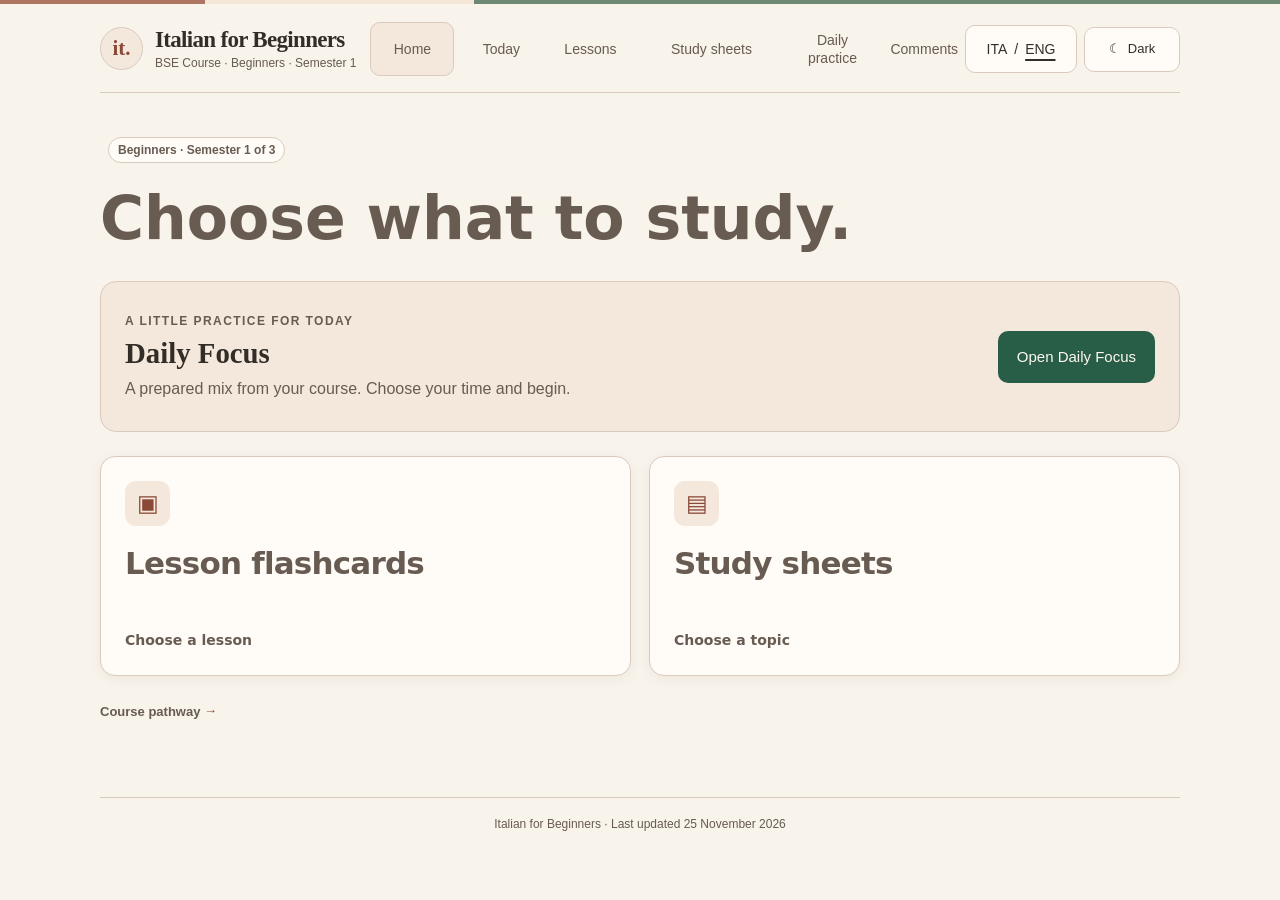
==== commit 03ed2e09: "Add Daily Focus preview with resumable mixed practice and honest completion" ====
--- a/index.html
+++ b/index.html
@@ -35,10 +35,11 @@
   <link rel="stylesheet" href="lesson8-practice/styles.css?v=20261121">
   <link rel="stylesheet" href="lesson7/styles.css?v=20261113review">
   <link rel="stylesheet" href="learning-controls-v2.css?v=20261113answer">
-  <link rel="stylesheet" href="study/daily-practice.css?v=20261125contrast">
+  <link rel="stylesheet" href="study/daily-practice.css?v=20261125cards">
   <link rel="stylesheet" href="study/visual-exercises.css?v=course-theme-1">
   <link rel="stylesheet" href="study/jobs-in-photos.css?v=course-theme-1">
   <link rel="stylesheet" href="study/articles-guide.css?v=articles-guide-1">
+  <link rel="stylesheet" href="study/daily-focus.css?v=20261125focus1">
 </head>
 <body class="card nightMode resource-flashcards">
 <div id="courseBoot" role="status" aria-live="polite"><strong>Italian for Beginners</strong><span>Loading your study space…</span><div class="boot-line"></div><div class="boot-line"></div></div>
@@ -109,7 +110,7 @@
   <script src="lesson6/content.js?v=20261109numbers" defer></script>
   <script src="lesson7/content.js?v=20261116infinitive" defer></script>
   <script src="lesson8-practice/content.js?v=20261121" defer></script>
-  <script src="daily-verb-cards/content.js?v=20261125release1" defer></script>
+  <script src="daily-verb-cards/content.js?v=20261125release2" defer></script>
   <script src="course-data-loader-v1.js?v=20261125verbs" defer></script>
   <script src="v60-bootstrap.js?v=1" defer></script>
   <script src="lesson3-revisions.js?v=1" defer></script>
@@ -125,15 +126,18 @@
   <script src="pronunciation-decisions-v628.js?v=1" defer></script>
   <script src="lesson3-origins-v1.js?v=20261109a" defer></script>
   <script src="course-navigation-v1.js?v=20261109l3" defer></script>
-  <script src="course-practice-routes-v1.js?v=20261125verbs" defer></script>
-  <script src="course-site-header-v1.js?v=20261125practice" defer></script>
+  <script src="study/daily-focus-engine.js?v=20261125focus1" defer></script>
+  <script src="study/daily-focus-content.js?v=20261125focus1" type="module"></script>
+  <script src="course-practice-routes-v1.js?v=20261125focus1" defer></script>
+  <script src="course-site-header-v1.js?v=20261125focus1" defer></script>
   <script src="learning-session-v1.js?v=20261112flow" defer></script>
   <script src="study/library-map-v1.js?v=20261111library" defer></script>
   <script src="study/homework-evidence.js?v=20261125sources" defer></script>
   <script src="lesson7/integration.js?v=20261113review" defer></script>
   <script src="lesson8-practice/catalogue.js?v=20261121" defer></script>
   <script src="course-study-links-v1.js?v=20261125verbs" defer></script>
-  <script src="guided-course-v2.js?v=20261125contrast" defer></script>
+  <script src="guided-course-v2.js?v=20261125focus1" defer></script>
 <script src="learning-controls-v2.js?v=20261113answer" defer></script>
+<script src="daily-focus-hooks.js?v=20261125focus1" defer></script>
 </body>
 </html>
--- a/study/daily-practice.css
+++ b/study/daily-practice.css
@@ -1,4 +1,15 @@
-@import url('./verb-reference-view.css');
+@import url('./verb-reference-view.css?v=20261125cards');
+
+:is(.course-practice, .review-card[data-lesson="PRACTICE"]) .learning-it,
+.review-card[data-lesson="PRACTICE"] .italian[lang="it"] {
+  color: var(--green);
+  font-style: italic;
+}
+:is(.course-practice, .review-card[data-lesson="PRACTICE"]) .learning-gloss,
+.review-card[data-lesson="PRACTICE"] .natural {
+  color: var(--accent);
+  font-style: italic;
+}
 
 /* Daily flashcards, including reused lesson cards, follow the course palette
    instead of the legacy review card's fixed dark colours. */
--- a/study/daily-focus.css
+++ b/study/daily-focus.css
@@ -0,0 +1,125 @@
+/* Daily Focus reuses the shared editorial palette and language treatment. */
+.df-home{display:flex;align-items:center;justify-content:space-between;gap:20px;padding:24px;margin:24px 0;border:1px solid var(--line);border-radius:16px;background:var(--paper2)}
+.df-home h2{margin:4px 0;font:600 1.8rem/1.2 Georgia,serif;color:var(--ink)}
+.df-home p{margin:6px 0;color:var(--muted)}
+.daily-focus{max-width:900px;margin:auto;--df-tint:color-mix(in srgb,var(--green) 9%,var(--paper));--df-warm:color-mix(in srgb,var(--accent) 8%,var(--paper));font-size:1rem}
+.daily-focus *{box-sizing:border-box}
+.daily-focus :is(h2,h3){font-family:var(--practice-heading,Georgia,serif);font-weight:600;line-height:1.2}
+.daily-focus h2{font-size:clamp(1.45rem,3.5vw,2rem)}
+.daily-focus h3{font-size:1.22rem}
+.daily-focus p+p{margin-top:10px}
+.daily-focus :is(button,input,select,textarea){font:inherit}
+.daily-focus :is(button,.df-link-button){min-height:44px;padding:9px 15px;display:inline-flex;align-items:center;justify-content:center;gap:6px;border:1px solid var(--practice-control-border,var(--line));border-radius:10px;color:var(--ink);background:var(--paper);font-weight:600;line-height:1.3;cursor:pointer;text-decoration:none}
+.daily-focus button:hover:not(:disabled){background:var(--paper2);border-color:var(--green)}
+.daily-focus button:disabled{opacity:.6;cursor:wait}
+.daily-focus .df-primary{background:var(--primary,var(--green));border-color:var(--primary,var(--green));color:var(--primary-ink,var(--paper))}
+.daily-focus .df-primary:hover:not(:disabled){background:var(--primary,var(--green));filter:brightness(.93)}
+.daily-focus .df-quiet{border-color:transparent;background:transparent;font-weight:500;text-decoration:underline;text-underline-offset:.2em}
+.daily-focus :is(a,button,input,select,textarea,summary,[tabindex]):focus-visible{outline:3px solid var(--editorial-focus,var(--accent));outline-offset:4px}
+.daily-focus [hidden]{display:none!important}
+.daily-focus .learning-it{color:var(--green);font-style:italic}
+.daily-focus .learning-gloss{color:var(--accent);font-style:italic}
+.df-kicker{font-size:.9rem;font-weight:600;color:var(--green);margin-bottom:6px!important}
+.df-muted,.df-device{color:var(--muted);font-size:.9rem;line-height:1.5}
+.df-lede{color:var(--muted);max-width:55ch;margin-top:10px!important}
+.df-heading{display:flex;align-items:start;justify-content:space-between;gap:15px;margin-bottom:24px}
+.df-status{flex:none;max-width:45%;border:1px solid var(--line);border-radius:24px;background:var(--paper2);padding:7px 12px;font-size:.88rem;font-weight:600;color:var(--green)}
+.df-panel{padding:clamp(18px,3vw,28px);border:1px solid var(--line);background:var(--paper);border-radius:16px;margin-bottom:20px;min-width:0}
+.df-panel h2+p,.df-panel h3+p{margin-top:9px}
+.df-duration{display:flex;gap:8px;flex-wrap:wrap;padding:0;margin:18px 0 12px;border:0}
+.df-duration legend{font-weight:600;margin-bottom:9px}
+.df-duration label{position:relative;display:flex;flex:1 1 80px;align-items:center;justify-content:center;min-height:52px;cursor:pointer;border:1px solid var(--practice-control-border,var(--line));border-radius:10px;background:var(--paper);padding:12px;font-weight:600}
+.df-duration input{position:absolute;opacity:0;width:1px;height:1px}
+.df-duration label:has(:checked){background:var(--df-tint);border:2px solid var(--green);padding:11px;color:var(--green)}
+.df-duration label:has(:focus-visible){outline:3px solid var(--editorial-focus,var(--accent));outline-offset:3px}
+.df-adjustments{border-top:1px solid var(--line);padding-top:10px;margin:18px 0!important}
+.df-adjustments summary{min-height:44px;display:list-item;align-content:center}
+.df-adjustment-row{display:flex;align-items:start;gap:18px;flex-wrap:wrap;padding:10px 0}
+.df-adjustment-row>label{display:grid;gap:6px;flex:1 1 200px;font-size:.95rem;font-weight:600}
+.df-adjustment-row select{width:100%}
+.df-check{display:flex!important;align-items:center;gap:10px;font-weight:400!important;min-height:44px}
+.df-check input{width:20px;height:20px;accent-color:var(--green)}
+.df-actions{display:flex;flex-wrap:wrap;gap:10px;align-items:center;margin-top:18px}
+.df-actions .df-primary{min-width:155px}
+.df-utility{display:flex;flex-wrap:wrap;gap:5px;margin-top:13px}
+.df-week{display:grid;grid-template-columns:repeat(7,minmax(0,1fr));gap:7px;margin:16px 0}
+.df-day{display:grid;justify-items:center;gap:7px;padding:10px 2px;border:1px solid var(--line);border-radius:10px;font-size:.88rem;color:var(--muted);background:var(--paper)}
+.df-day b{font-size:1.2rem;color:var(--green);line-height:1.2}
+.df-day[data-complete=true]{background:var(--df-tint);border-color:var(--green)}
+.df-day[aria-current=date]{box-shadow:inset 0 -3px var(--accent)}
+.df-sessions{list-style:none;margin:14px 0 0;padding:0;display:grid;gap:12px}
+.df-session{padding:15px;border:1px solid var(--line);border-radius:12px;display:flex;align-items:center;justify-content:space-between;gap:14px;background:var(--paper)}
+.df-session strong{display:block;margin-bottom:4px}
+.df-session .df-actions{margin:0;flex:none}
+.df-work-head{display:flex;align-items:center;justify-content:space-between;gap:12px;margin-bottom:16px}
+.df-work-head h1{font-size:clamp(1.8rem,4.5vw,2.7rem)}
+.df-progress{margin-bottom:18px}
+.df-progress .learning-session-progress-label{font-size:.94rem}
+.df-progress .learning-session-progress-track{height:10px}
+.df-step-meta{display:flex;flex-wrap:wrap;justify-content:space-between;gap:8px;color:var(--muted);font-size:.9rem;margin-bottom:10px}
+.df-step-position{font-size:.88rem;font-weight:600;color:var(--green);margin-bottom:9px!important}
+.df-task{scroll-margin-top:16px}
+.df-task h2{max-width:40ch}
+.df-stimulus{border-left:3px solid var(--hint,var(--line));padding-left:16px;margin:20px 0;display:grid;gap:10px;font-size:1.12rem;line-height:1.5}
+.df-stimulus strong{display:block;color:var(--muted);font-size:.88rem;font-weight:600;margin-bottom:2px}
+.df-stimulus .learning-it{font-size:1.15em}
+.df-reason{font-size:.88rem;color:var(--muted);margin-top:9px!important}
+.df-reading{font-size:1.08rem;line-height:1.65;max-width:65ch;margin:18px 0}
+.df-reading p+p{margin-top:12px}
+.df-answer-label{display:grid;gap:7px;font-weight:600;max-width:580px}
+.daily-focus .df-answer{min-height:49px;width:100%;font-size:1.08rem}
+.df-options{display:grid;grid-template-columns:repeat(2,minmax(0,1fr));border:0;padding:0;margin:18px 0;gap:9px}
+.df-options legend{font-size:.9rem;font-weight:600;padding-bottom:7px}
+.df-options label{display:flex;align-items:center;gap:10px;border:1px solid var(--practice-control-border,var(--line));border-radius:10px;min-height:49px;padding:12px;cursor:pointer}
+.df-options label:has(:checked){border-color:var(--green);background:var(--df-tint)}
+.df-options input{width:18px;height:18px;flex:none;accent-color:var(--green)}
+.df-options span{overflow-wrap:anywhere}
+.df-support{margin:18px 0 0!important}
+.df-support p{padding:6px 0 6px 12px;border-left:3px solid var(--line);margin-top:4px}
+.df-feedback{padding:18px;border:1px solid var(--line);border-left:4px solid var(--green);border-radius:10px;background:var(--df-tint);margin-top:20px}
+.df-feedback[data-review=true]{border-left-color:var(--accent);background:var(--df-warm)}
+.df-model{font-size:1.35rem;font-weight:600;line-height:1.4;margin:7px 0!important}
+.df-rating{display:flex;gap:8px;flex-wrap:wrap;margin-top:13px}
+.df-rating button[aria-pressed=true],.df-flag[aria-pressed=true]{border-color:var(--green);background:var(--df-tint);color:var(--green)}
+.df-step-tools{display:flex;justify-content:space-between;gap:10px;flex-wrap:wrap;border-top:1px solid var(--line);margin-top:20px;padding-top:12px}
+.df-step-tools button{font-size:.9rem}
+.df-controls{display:flex;flex-wrap:wrap;justify-content:space-between;gap:10px;margin:18px 0 10px}
+.df-controls>div{display:flex;flex-wrap:wrap;gap:8px}
+.df-ready{border:1px solid var(--green);border-radius:10px;padding:12px 15px;background:var(--df-tint);margin:15px 0;display:flex;justify-content:space-between;align-items:center;gap:12px}
+.df-ready p{font-size:.94rem}
+.df-stats{display:grid;grid-template-columns:repeat(3,minmax(0,1fr));gap:10px;margin:22px 0}
+.df-stat{padding:15px 10px;background:var(--paper2);border:1px solid var(--line);border-radius:12px}
+.df-stat strong{display:block;font:600 1.75rem/1.2 Georgia,serif;color:var(--green);margin-bottom:5px}
+.df-stat span{font-size:.9rem;color:var(--muted)}
+.df-celebrate{display:inline-flex;align-items:center;justify-content:center;width:44px;height:44px;border:1px solid var(--green);border-radius:50%;color:var(--green);background:var(--df-tint);font-size:1.5rem;margin-bottom:13px;animation:df-arrive .25s ease-out}
+.df-review-list{list-style:none;padding:0;display:grid;gap:14px}
+.df-review-list>li{padding:17px;border:1px solid var(--line);border-radius:12px;overflow-wrap:anywhere}
+.df-review-list h3{font:600 1.05rem/1.4 inherit;margin:8px 0}
+.df-review-list .df-stimulus{margin:10px 0;font-size:1rem}
+.df-review-list p{margin-top:7px}
+.df-issue{margin-top:12px}
+.df-issue label{display:grid;gap:6px;font-weight:600}
+.df-issue textarea{width:100%;min-height:85px;padding:12px;background:var(--paper);color:var(--ink);border:1px solid var(--practice-control-border,var(--line));border-radius:10px;resize:vertical}
+.df-notice{padding:12px 16px;margin-bottom:15px;border:1px solid var(--green);border-radius:10px;background:var(--paper2);color:var(--ink)}
+.df-warning{padding:15px;margin-bottom:18px;border:2px solid var(--accent);border-radius:10px;color:var(--ink);background:var(--paper)}
+.df-device{margin:25px 0 0!important}
+.df-settings{margin-top:26px!important;padding-top:16px;border-top:1px solid var(--line)}
+.df-settings h3{margin:18px 0 8px}
+.df-settings label{display:grid;gap:8px;margin-top:12px}
+.df-settings input[type=file]{padding:10px 0;max-width:100%;font-size:.9rem}
+.df-transfer-plan{margin-top:12px;padding:14px;border:1px solid var(--line);border-radius:10px}
+.df-topic-flags{display:flex;flex-wrap:wrap;gap:8px;margin-top:12px}
+.df-topic-flags button{font-size:.9rem}
+.df-topic-flags button[aria-pressed=true]{background:var(--df-tint);border-color:var(--green)}
+.daily-focus-flag-tools{display:flex;flex-wrap:wrap;gap:8px;margin:12px 0;font:500 .9rem/1.4 'Avenir Next',system-ui,sans-serif;color:var(--ink)}
+.daily-focus-flag-tools button{min-height:44px;padding:8px 12px;border:1px solid var(--line);border-radius:9px;background:var(--paper);color:var(--ink);font:inherit;cursor:pointer}
+.daily-focus-flag-tools button[aria-pressed=true]{border-color:var(--green);color:var(--green);background:var(--paper2)}
+.daily-focus-flag-tools button:focus-visible{outline:3px solid var(--editorial-focus,var(--accent));outline-offset:3px}
+.focus-practice-flags{display:flex;flex-wrap:wrap;gap:8px;margin:12px 0;font:500 .9rem/1.4 'Avenir Next',system-ui,sans-serif;color:var(--ink)}
+.focus-practice-flags .focus-flag{min-height:44px;padding:8px 12px;border:1px solid var(--line);border-radius:9px;background:var(--paper);color:var(--ink);font:inherit;cursor:pointer}
+.focus-practice-flags .focus-flag[aria-pressed=true]{border-color:var(--green);color:var(--green);background:var(--paper2)}
+.focus-practice-flags .focus-flag:focus-visible{outline:3px solid var(--editorial-focus,var(--accent));outline-offset:3px}
+@keyframes df-arrive{from{transform:scale(.9);opacity:.6}to{transform:scale(1);opacity:1}}
+@media(max-width:600px){.df-home{align-items:stretch;flex-direction:column;padding:19px}.df-heading{flex-wrap:wrap;gap:10px}.df-heading h1{font-size:2.35rem}.df-status{max-width:none}.df-duration{gap:6px}.df-duration label{flex:1 1 52px;padding:10px 4px}.df-duration label:has(:checked){padding:9px 3px}.df-session{align-items:stretch;flex-direction:column}.df-session .df-actions{flex-wrap:wrap}.df-work-head{align-items:start}.df-options{grid-template-columns:1fr}.df-stats{grid-template-columns:repeat(2,minmax(0,1fr))}.df-ready{align-items:stretch;flex-direction:column}.df-week{gap:4px}.df-day{font-size:.82rem}.df-controls>div{width:100%}.df-controls button{flex:1 1 130px}.df-step-tools{gap:5px}.df-step-tools button{flex:1 1 130px}.df-actions .df-primary{min-width:0}.df-work-head button{flex:none}.df-progress{margin-top:13px}.df-panel{border-radius:12px}.daily-focus{padding-top:10px}}
+@media(prefers-reduced-motion:reduce){.daily-focus *{animation:none!important;transition:none!important;scroll-behavior:auto!important}}
+@media(max-width:600px){.df-duration label{font-size:.9rem;white-space:nowrap}.df-step-tools>div{display:flex;flex-wrap:wrap;gap:8px}}
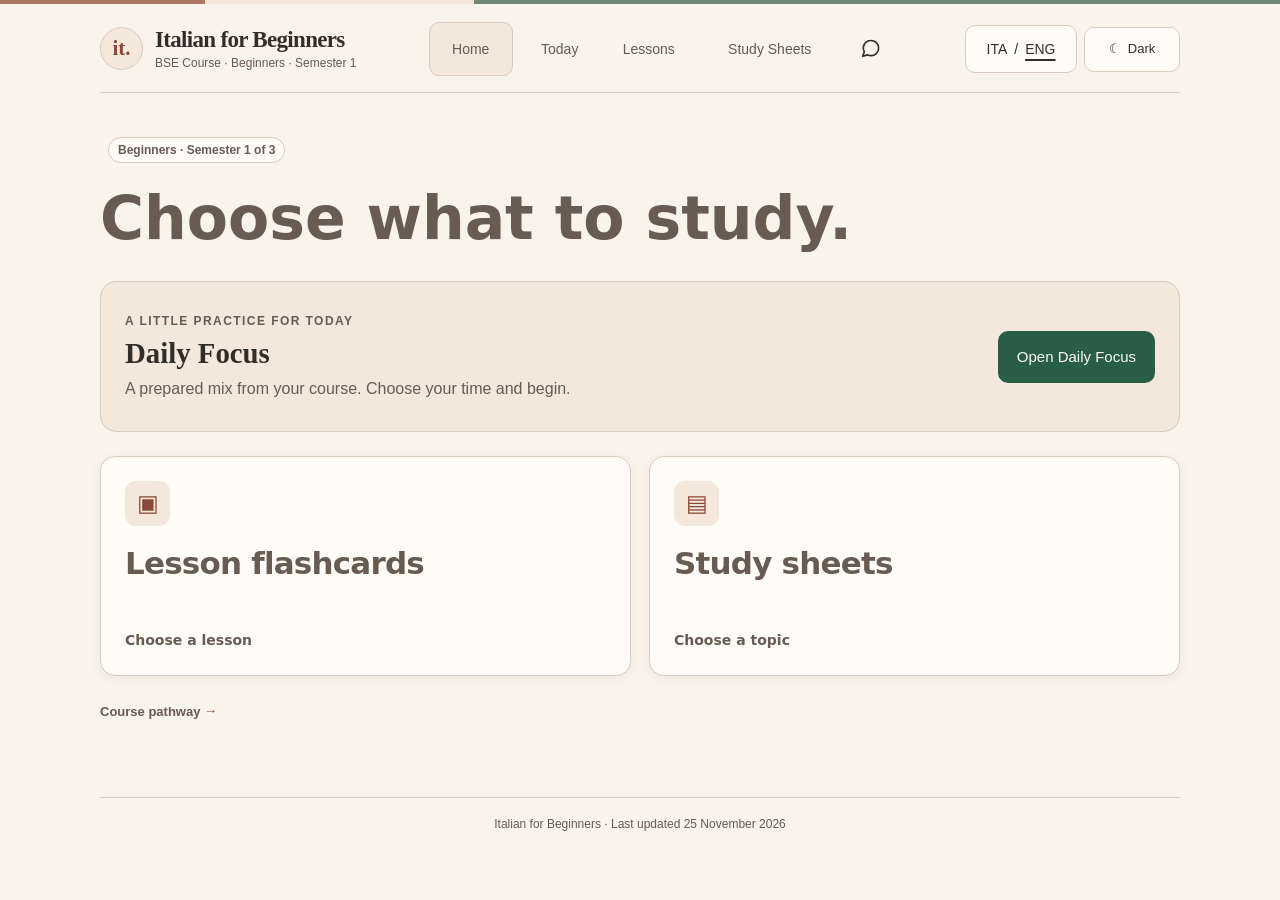
==== commit 1a95f23f: "Unify Today Focus and Practice tabs and stage source-backed Lesson 9 learning" ====
--- a/index.html
+++ b/index.html
@@ -110,6 +110,7 @@
   <script src="lesson6/content.js?v=20261109numbers" defer></script>
   <script src="lesson7/content.js?v=20261116infinitive" defer></script>
   <script src="lesson8-practice/content.js?v=20261121" defer></script>
+  <script src="lesson9/content.js?v=20261126source" defer></script>
   <script src="daily-verb-cards/content.js?v=20261125release2" defer></script>
   <script src="course-data-loader-v1.js?v=20261125verbs" defer></script>
   <script src="v60-bootstrap.js?v=1" defer></script>
--- a/study/daily-focus.css
+++ b/study/daily-focus.css
@@ -123,3 +123,25 @@
 @media(max-width:600px){.df-home{align-items:stretch;flex-direction:column;padding:19px}.df-heading{flex-wrap:wrap;gap:10px}.df-heading h1{font-size:2.35rem}.df-status{max-width:none}.df-duration{gap:6px}.df-duration label{flex:1 1 52px;padding:10px 4px}.df-duration label:has(:checked){padding:9px 3px}.df-session{align-items:stretch;flex-direction:column}.df-session .df-actions{flex-wrap:wrap}.df-work-head{align-items:start}.df-options{grid-template-columns:1fr}.df-stats{grid-template-columns:repeat(2,minmax(0,1fr))}.df-ready{align-items:stretch;flex-direction:column}.df-week{gap:4px}.df-day{font-size:.82rem}.df-controls>div{width:100%}.df-controls button{flex:1 1 130px}.df-step-tools{gap:5px}.df-step-tools button{flex:1 1 130px}.df-actions .df-primary{min-width:0}.df-work-head button{flex:none}.df-progress{margin-top:13px}.df-panel{border-radius:12px}.daily-focus{padding-top:10px}}
 @media(prefers-reduced-motion:reduce){.daily-focus *{animation:none!important;transition:none!important;scroll-behavior:auto!important}}
 @media(max-width:600px){.df-duration label{font-size:.9rem;white-space:nowrap}.df-step-tools>div{display:flex;flex-wrap:wrap;gap:8px}}
+
+/* Align difficulty and spoken-practice options at a shared baseline. */
+.daily-focus .df-adjustment-row{display:grid;grid-template-columns:repeat(2,minmax(0,1fr));align-items:end;gap:16px}
+.daily-focus .df-setting-field{display:grid;gap:7px;min-width:0;margin:0}
+.daily-focus .df-setting-field select{min-height:48px;width:100%}
+.daily-focus .df-spoken-setting{display:grid;gap:7px;align-self:stretch;min-width:0}
+.daily-focus .df-setting-heading{font-size:.9rem;font-weight:600}
+.daily-focus .df-spoken-setting .df-check{margin:0!important;min-height:48px;padding:8px 12px;border:1px solid var(--practice-control-border,var(--line));border-radius:9px;background:var(--paper);display:flex!important;align-items:center;gap:10px}
+.daily-focus .df-study-areas{padding:17px 0 2px;margin-top:18px;border:0;border-top:1px solid var(--line);min-width:0}
+.daily-focus .df-study-areas legend{font-weight:700;padding:0 0 7px}
+.daily-focus .df-study-areas>label{display:block;font-weight:600;margin:7px 0}
+.daily-focus .df-study-areas>select{max-width:100%;width:100%;min-height:46px}
+.daily-focus .df-study-areas>.df-muted{margin-top:10px}
+.daily-focus .df-topic-choices{display:grid;grid-template-columns:repeat(2,minmax(0,1fr));gap:9px;margin-top:15px}
+.daily-focus .df-topic-choice{display:flex;align-items:center;gap:11px;min-height:46px;padding:9px 12px;border:1px solid var(--line);border-radius:10px;cursor:pointer}
+.daily-focus .df-topic-choice:has(:checked){background:var(--df-tint);border-color:var(--green)}
+.daily-focus .df-topic-choice input{flex:none;width:19px;height:19px;accent-color:var(--green)}
+/* The qualifying invitation follows the practice card, and respects reduced motion. */
+.daily-focus .df-ready-early{animation:df-ready-arrive .34s ease-out both;transform-origin:top center}
+@keyframes df-ready-arrive{from{opacity:0;transform:translateY(12px)}to{opacity:1;transform:translateY(0)}}
+@media(max-width:600px){.daily-focus .df-adjustment-row,.daily-focus .df-topic-choices{grid-template-columns:1fr}}
+@media(prefers-reduced-motion:reduce){.daily-focus .df-ready-early{animation:none}}
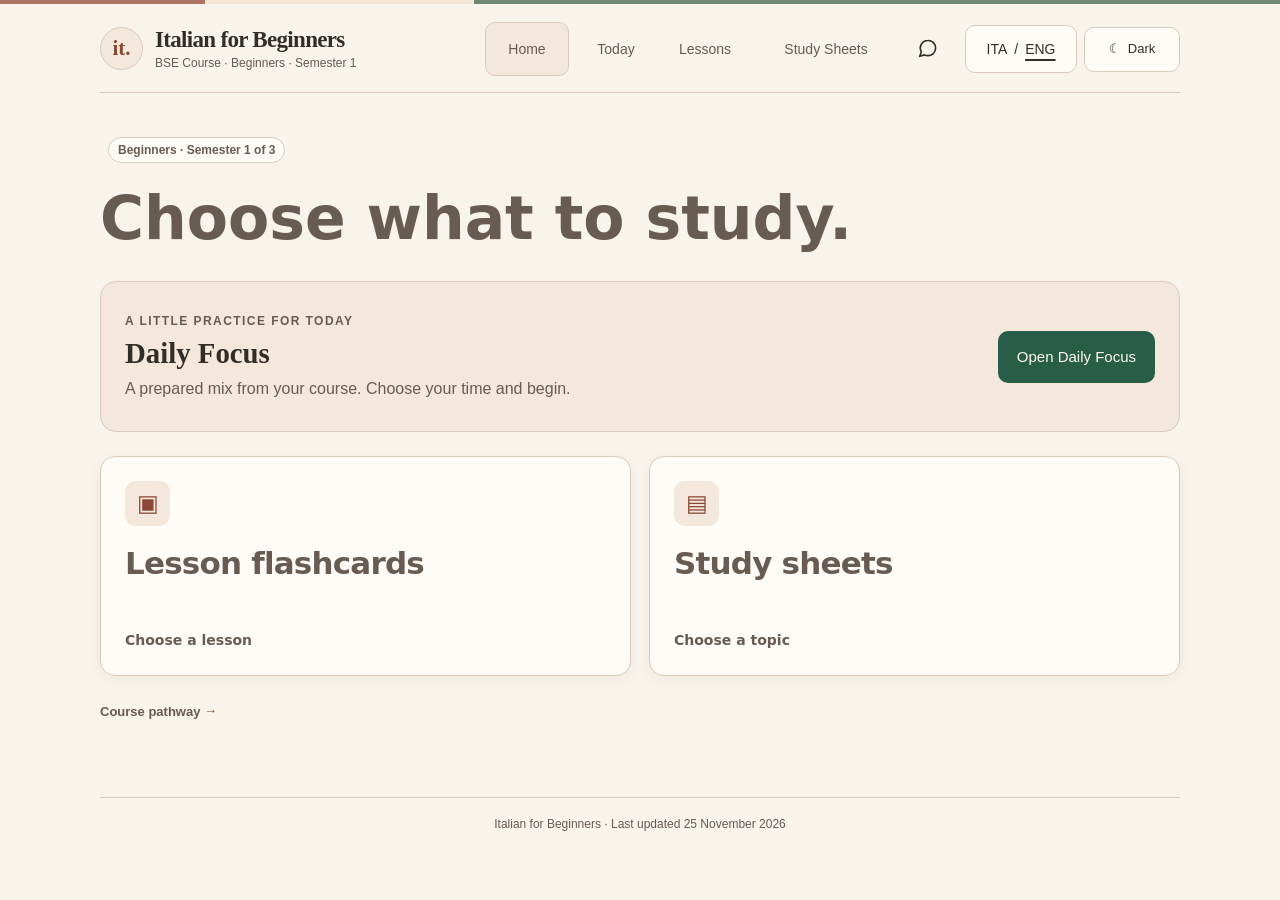
==== commit caa2a29f: "Restore protected course files and add Lesson 9 cards without changing original loader" ====
--- a/index.html
+++ b/index.html
@@ -138,6 +138,7 @@
   <script src="lesson8-practice/catalogue.js?v=20261121" defer></script>
   <script src="course-study-links-v1.js?v=20261125verbs" defer></script>
   <script src="guided-course-v2.js?v=20261125focus1" defer></script>
+  <script src="lesson9/integration.js?v=20261126source" defer></script>
 <script src="learning-controls-v2.js?v=20261113answer" defer></script>
 <script src="daily-focus-hooks.js?v=20261125focus1" defer></script>
 </body>
--- a/course-site-header-v1.css
+++ b/course-site-header-v1.css
@@ -38,3 +38,10 @@
  .course-site-tools{width:100%;justify-content:flex-end}
 }
 @media print{.course-site-header,.course-site-breadcrumb{display:none!important}}
+
+/* Comments remains a full-size keyboard/touch control without consuming a text column. */
+.course-site-navigation .course-site-comment{flex:0 0 46px;min-width:46px;width:46px;padding:8px;white-space:nowrap}
+.course-site-navigation .course-site-comment svg{width:22px;height:22px;display:block;flex:none}
+.course-site-navigation{flex:1 1 auto;justify-content:flex-end}
+.course-site-navigation a{min-width:0}
+@media(max-width:960px){.course-site-navigation .course-site-comment{width:100%;justify-content:flex-start;padding:11px 14px}}
--- a/study/daily-practice.css
+++ b/study/daily-practice.css
@@ -218,3 +218,26 @@
 @media (max-width: 420px) {
   .course-practice .filters, .course-practice .controls { gap: 8px; }
 }
+
+/* Read-only regular conjugation matrix. Kept mounted during question changes. */
+.course-practice .conjugation-overview{margin:16px 0;border:1px solid var(--line);border-radius:12px;background:var(--paper);padding:10px 14px}
+.course-practice .conjugation-overview>summary{font-weight:700;font-size:1.02rem;width:auto;min-height:44px;align-content:center}
+.course-practice .conj-reference{margin:14px 0 5px}
+.course-practice .conj-heading h3{font:600 1.25rem/1.3 var(--practice-heading);color:var(--ink);margin:0}
+.course-practice .conj-heading p{color:var(--muted);margin:8px 0 14px}
+.course-practice .conj-table-scroll{max-width:100%;overflow-x:auto;overscroll-behavior-inline:contain}
+.course-practice .conj-matrix{width:100%;min-width:640px;border-collapse:collapse}
+.course-practice .conj-matrix :is(th,td){padding:10px 14px;vertical-align:top;border-bottom:1px solid var(--line);text-align:left}
+.course-practice .conj-matrix thead th{background:var(--paper2);font-weight:650}
+.course-practice .conj-matrix th:first-child{position:sticky;left:0;background:var(--paper2);min-width:120px;z-index:1}
+.course-practice .conj-matrix td .conj-form{display:block;font-size:1.07rem;font-weight:700}
+.course-practice .conj-matrix small{display:block;color:var(--muted);font-size:.83rem;margin-top:3px;font-weight:400}
+.course-practice .conj-matrix th .learning-it{display:block}
+.course-practice .conj-family-name{display:block;white-space:nowrap;margin-bottom:3px}
+.course-practice .conj-plural{margin:13px 0}
+.course-practice .conj-plural>summary{min-height:44px}
+.course-practice .conj-note{font-size:.92rem;line-height:1.55;margin:9px 0;color:var(--ink)}
+.course-practice #exercise{scroll-margin-top:20px}
+.course-practice #exercise>.panel{animation:daily-practice-enter .20s ease-out both}
+@keyframes daily-practice-enter{from{opacity:.6;transform:translateY(5px)}to{opacity:1;transform:translateY(0)}}
+@media(prefers-reduced-motion:reduce){.course-practice #exercise>.panel{animation:none}}
